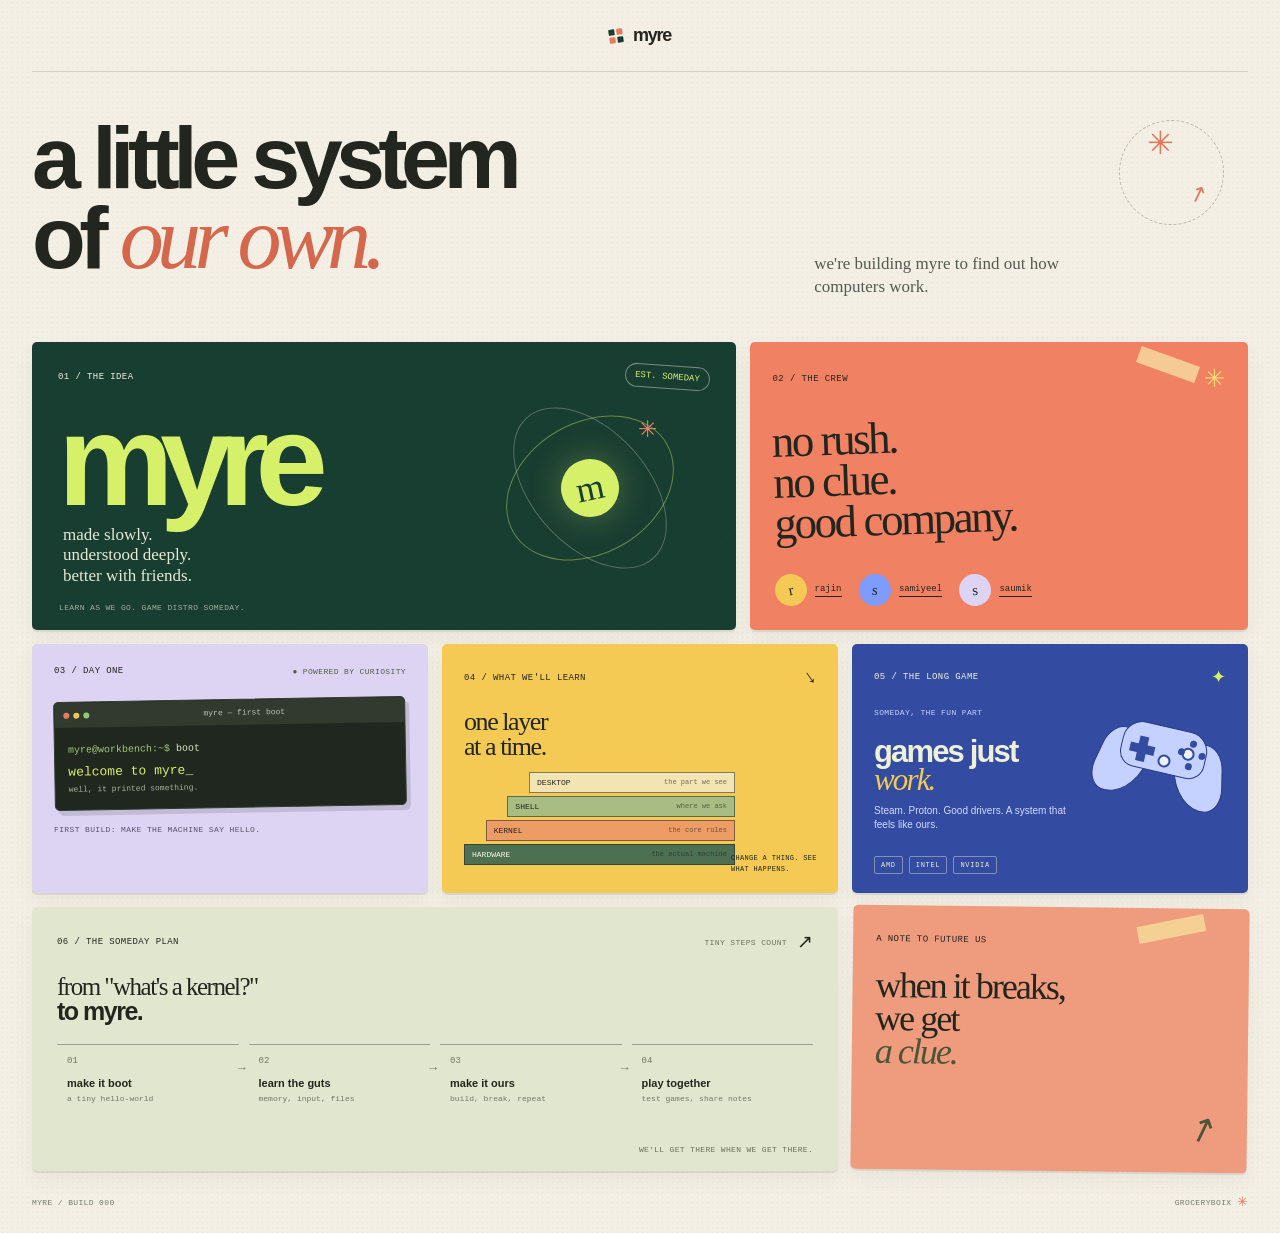
==== site/index.html @ 6f03c137 "Make the learning hub responsive in card six" ====
<!doctype html>
<html lang="en">
  <head>
    <meta charset="utf-8">
    <meta name="viewport" content="width=device-width, initial-scale=1">
    <meta name="theme-color" content="#f3efe4">
    <meta name="description" content="A playful vision board for myre, a computer project by groceryboix.">
    <title>myre by groceryboix</title>
    <link rel="stylesheet" href="styles.css">
  </head>
  <body>
    <main class="page-shell">
      <header class="topbar">
        <a class="brand" href="#top" aria-label="myre home">
          <span class="brand-mark" aria-hidden="true"><i></i><i></i><i></i><i></i></span>
          <span>myre</span>
        </a>
      </header>

      <section class="intro" id="top" aria-labelledby="page-title">
        <h1 id="page-title">a little system<br>of <em>our own.</em></h1>
        <p class="intro-copy">we're building myre to find out how computers work.</p>
        <div class="intro-doodle" aria-hidden="true"><span>✳</span><span>↗</span></div>
      </section>

      <section class="board" aria-label="myre vision board">
        <article class="card manifesto">
          <div class="manifesto-top"><span class="card-index">01 / THE IDEA</span><span class="orbit-stamp">EST. SOMEDAY</span></div>
          <div class="manifesto-main">
            <h2>myre</h2>
            <p>made slowly.<br>understood deeply.<br>better with friends.</p>
          </div>
          <div class="boot-orbit" aria-hidden="true">
            <span class="orbit orbit-one"></span><span class="orbit orbit-two"></span>
            <span class="orbit-core">m</span><span class="orbit-spark">✳</span>
          </div>
          <p class="manifesto-foot">learn as we go. game distro someday.</p>
        </article>

        <article class="card friends">
          <div class="card-topline"><span class="card-index">02 / THE CREW</span><span class="tiny-star" aria-hidden="true">✳</span></div>
          <p class="scribble">no rush.<br>no clue.<br>good company.</p>
          <nav class="crew-links" aria-label="groceryboix crew">
            <a class="crew-member" href="https://rajinkhan.com" target="_blank" rel="noopener noreferrer" aria-label="Rajin's website">
              <span class="avatar avatar-one" aria-hidden="true">R</span><span>rajin</span>
            </a>
            <a class="crew-member" href="https://samiyeelalim.com" target="_blank" rel="noopener noreferrer" aria-label="Samiyeel's website">
              <span class="avatar avatar-two" aria-hidden="true">S</span><span>samiyeel</span>
            </a>
            <a class="crew-member" href="https://saumik-kabbya.vercel.app/" target="_blank" rel="noopener noreferrer" aria-label="Saumik's website">
              <span class="avatar avatar-three" aria-hidden="true">S</span><span>saumik</span>
            </a>
          </nav>
          <span class="tape" aria-hidden="true"></span>
        </article>

        <article class="card first-boot">
          <div class="card-topline"><span class="card-index">03 / DAY ONE</span><span class="status-light">● powered by curiosity</span></div>
          <div class="terminal-window" aria-label="A tiny terminal showing the first myre boot">
            <div class="terminal-bar"><span></span><span></span><span></span><b>myre — first boot</b></div>
            <div class="terminal-content"><span class="terminal-muted">myre@workbench:~$</span> boot
              <strong>welcome to myre<span class="cursor">_</span></strong>
              <small>well, it printed something.</small>
            </div>
          </div>
          <p class="card-caption">first build: make the machine say hello.</p>
        </article>

        <article class="card layers">
          <div class="card-topline"><span class="card-index">04 / WHAT WE'LL LEARN</span><span class="layer-arrow" aria-hidden="true">↓</span></div>
          <h2>one layer<br>at a time.</h2>
          <div class="layer-stack" aria-label="Learning path from hardware to desktop">
            <span class="layer layer-desktop">desktop <i>the part we see</i></span>
            <span class="layer layer-shell">shell <i>where we ask</i></span>
            <span class="layer layer-kernel">kernel <i>the core rules</i></span>
            <span class="layer layer-hardware">hardware <i>the actual machine</i></span>
          </div>
          <p class="layers-note">change a thing. see what happens.</p>
        </article>

        <article class="card game-night">
          <div class="card-topline"><span class="card-index">05 / THE LONG GAME</span><span class="game-spark" aria-hidden="true">✦</span></div>
          <div class="controller-art" aria-hidden="true">
            <span class="controller-handle handle-left"></span><span class="controller-handle handle-right"></span>
            <span class="dpad"><i></i><b></b></span><span class="stick stick-one"></span><span class="stick stick-two"></span>
            <span class="button-cluster"><i></i><b></b><em></em><strong></strong></span>
            <span class="controller-seam"></span>
          </div>
          <p class="game-kicker">someday, the fun part</p>
          <h2>games just<br><em>work.</em></h2>
          <p class="game-copy">Steam. Proton. Good drivers. A system that feels like ours.</p>
          <div class="game-labels"><span>AMD</span><span>INTEL</span><span>NVIDIA</span></div>
        </article>

        <details class="card roadmap" id="learning-hub">
          <summary class="roadmap-summary">
            <span class="card-topline">
              <span class="card-index">06 / THE SOMEDAY PLAN</span>
              <span class="roadmap-cue"><span class="roadmap-note">tiny steps count</span><span class="roadmap-arrow" aria-hidden="true">↗</span></span>
            </span>
            <h2>from "what's a kernel?"<br>to myre.</h2>
            <ol class="steps">
              <li><span class="step-number">01</span><span class="step-title">make it boot</span><span class="step-detail">a tiny hello-world</span></li>
              <li><span class="step-number">02</span><span class="step-title">learn the guts</span><span class="step-detail">memory, input, files</span></li>
              <li><span class="step-number">03</span><span class="step-title">make it ours</span><span class="step-detail">build, break, repeat</span></li>
              <li><span class="step-number">04</span><span class="step-title">play together</span><span class="step-detail">test games, share notes</span></li>
            </ol>
            <p class="roadmap-footer">we'll get there when we get there.</p>
          </summary>

          <section class="learning-panel" aria-labelledby="learning-panel-title">
            <div class="learning-intro">
              <h3 id="learning-panel-title">learn first. test things. make things.</h3>
              <p>We'll start by understanding how computers work, then try small experiments and build something together.</p>
              <p class="learning-scroll-note">The team board is at the bottom of this card.</p>
            </div>

            <div class="learning-columns">
              <section class="learning-section" aria-labelledby="video-heading">
                <h3 id="video-heading">YouTube pile</h3>
                <p class="learning-section-note">Add a video link. Its thumbnail will show up here.</p>
                <form class="video-form" id="video-form" novalidate>
                  <div class="video-fields">
                    <div class="field-group">
                      <label for="video-url">YouTube link</label>
                      <input id="video-url" name="youtube-url" type="url" inputmode="url" autocomplete="url" placeholder="https://youtu.be/..." aria-describedby="video-url-hint video-url-error" required>
                      <small id="video-url-hint">Paste a YouTube video link.</small>
                      <small class="field-error" id="video-url-error" hidden>That link doesn't look like a YouTube video. Try a youtube.com or youtu.be link.</small>
                    </div>
                    <div class="field-group">
                      <label for="video-title">Video name <span>(optional)</span></label>
                      <input id="video-title" name="video-title" type="text" maxlength="100" autocomplete="off" placeholder="Give it a name">
                    </div>
                  </div>
                  <button class="pin-button" type="submit">pin video</button>
                </form>
                <div class="video-list" id="video-list" aria-live="polite"></div>
              </section>

              <section class="learning-section lessons-section" aria-labelledby="lessons-heading">
                <h3 id="lessons-heading">folders &amp; lessons</h3>
                <p class="learning-section-note">Markdown notes, grouped in the order we're learning.</p>
                <div class="lesson-folders" id="lesson-folders"></div>
              </section>
            </div>

            <section class="kanban" aria-labelledby="kanban-heading">
              <div class="kanban-heading">
                <div>
                  <h3 id="kanban-heading">the little team board</h3>
                  <p>Small tasks, moved along as we learn.</p>
                </div>
                <ul class="assignee-key" aria-label="Assignee colors">
                  <li><span class="assignee-dot assignee-rajin" aria-hidden="true"></span>rajin</li>
                  <li><span class="assignee-dot assignee-samiyeel" aria-hidden="true"></span>samiyeel</li>
                  <li><span class="assignee-dot assignee-saumik" aria-hidden="true"></span>saumik</li>
                </ul>
              </div>

              <form class="task-form" id="task-form">
                <div class="field-group task-title-field">
                  <label for="task-title">a small task</label>
                  <input id="task-title" name="task-title" type="text" maxlength="120" autocomplete="off" placeholder="What should we try?" required>
                </div>
                <div class="field-group task-assignee-field">
                  <label for="task-assignee">who's on it?</label>
                  <select id="task-assignee" name="task-assignee" required>
                    <option value="" selected disabled>choose a person</option>
                    <option value="rajin">rajin</option>
                    <option value="samiyeel">samiyeel</option>
                    <option value="saumik">saumik</option>
                  </select>
                </div>
                <button class="pin-button task-add-button" type="submit">add task</button>
              </form>

              <div class="kanban-columns">
                <section class="kanban-column" aria-labelledby="column-todo-title">
                  <h4 id="column-todo-title">up next <span class="task-count" id="count-todo">0</span></h4>
                  <div class="kanban-task-list" id="kanban-todo" data-kanban-column="todo"></div>
                </section>
                <section class="kanban-column" aria-labelledby="column-doing-title">
                  <h4 id="column-doing-title">in progress <span class="task-count" id="count-doing">0</span></h4>
                  <div class="kanban-task-list" id="kanban-doing" data-kanban-column="doing"></div>
                </section>
                <section class="kanban-column" aria-labelledby="column-done-title">
                  <h4 id="column-done-title">done for now <span class="task-count" id="count-done">0</span></h4>
                  <div class="kanban-task-list" id="kanban-done" data-kanban-column="done"></div>
                </section>
              </div>
            </section>

            <p class="learning-status" id="learning-status" role="status" aria-live="polite">Videos, checklists, and tasks save in this browser only. They won't sync between devices yet.</p>
          </section>
        </details>

        <article class="card sticky-note">
          <span class="card-index">A NOTE TO FUTURE US</span>
          <p>when it breaks,<br>we get<br><em>a clue.</em></p>
          <span class="note-mark" aria-hidden="true">↗</span>
          <span class="tape tape-note" aria-hidden="true"></span>
        </article>
      </section>

      <footer class="footer">
        <span>myre / build 000</span>
        <span>groceryboix <span class="footer-star">✳</span></span>
      </footer>
    </main>
    <script src="app.js" defer></script>
  </body>
</html>
---- site/styles.css ----
:root {
  color-scheme: light;
  --paper: #f3efe4;
  --ink: #22261f;
  --muted: #686b5e;
  --green: #183d31;
  --lime: #d7f06a;
  --coral: #f08163;
  --blue: #7e9cff;
  --lavender: #ddd4f4;
  --yellow: #f4ca54;
  --line: rgb(34 38 31 / 14%);
  --mono: "SF Mono", "Cascadia Code", "Liberation Mono", monospace;
  --sans: "Avenir Next", "Segoe UI", sans-serif;
  --serif: "Iowan Old Style", "Palatino Linotype", "Book Antiqua", Georgia, serif;
}

* { box-sizing: border-box; }

html { scroll-behavior: smooth; }

body {
  margin: 0;
  color: var(--ink);
  background-color: var(--paper);
  background-image: radial-gradient(rgb(35 39 30 / 6%) 0.55px, transparent 0.55px);
  background-size: 5px 5px;
  font-family: var(--sans);
  -webkit-font-smoothing: antialiased;
}

a { color: inherit; }

.page-shell {
  width: min(1240px, calc(100% - 64px));
  margin-inline: auto;
}

.topbar {
  position: relative;
  min-height: 72px;
  display: flex;
  align-items: center;
  justify-content: center;
  border-bottom: 1px solid var(--line);
  font-family: var(--mono);
  font-size: 10px;
  letter-spacing: .04em;
  text-transform: uppercase;
}

.brand { display: inline-flex; align-items: center; text-decoration: none; }
.brand { gap: 10px; font-family: var(--sans); font-size: 18px; font-weight: 700; letter-spacing: -.07em; text-transform: lowercase; }
.brand-mark { display: grid; grid-template-columns: repeat(2, 6px); gap: 2px; transform: rotate(-8deg); }
.brand-mark i { width: 6px; height: 6px; background: var(--green); border-radius: 1px; }
.brand-mark i:nth-child(2), .brand-mark i:nth-child(3) { background: #e8795d; }
.intro {
  position: relative;
  min-height: 270px;
  padding: 46px 0 32px;
}

.card-index, .status-light, .game-kicker, .roadmap-note, .footer, .card-caption, .layers-note, .game-labels, .manifesto-foot {
  font-family: var(--mono);
  text-transform: uppercase;
  letter-spacing: .045em;
}

h1, h2, p { margin-top: 0; }
.intro h1 { margin: 0; font-size: clamp(48px, 7.2vw, 88px); line-height: .91; font-weight: 600; letter-spacing: -.075em; }
.intro h1 em, .game-night h2 em { color: #d5684c; font-family: var(--serif); font-weight: 500; }
.intro-copy { width: min(300px, 32%); position: absolute; right: 11%; bottom: 43px; margin: 0; color: #55594f; font-family: var(--serif); font-size: 17px; line-height: 1.35; }
.intro-doodle { position: absolute; right: 2%; top: 48px; width: 105px; height: 105px; border: 1px dashed rgb(34 38 31 / 28%); border-radius: 50%; color: #e0785c; }
.intro-doodle span:first-child { position: absolute; top: 3px; left: 27px; font-size: 32px; }
.intro-doodle span:last-child { position: absolute; right: 16px; bottom: 16px; font: 22px var(--mono); transform: rotate(-20deg); }

.board { display: grid; grid-template-columns: repeat(12, minmax(0, 1fr)); gap: 14px; align-items: stretch; }
.card { min-width: 0; position: relative; overflow: hidden; border-radius: 5px; padding: 22px; box-shadow: 0 2px 0 rgb(34 38 31 / 9%), 0 8px 20px rgb(34 38 31 / 5%); transition: transform 180ms cubic-bezier(.2, 0, 0, 1), box-shadow 180ms cubic-bezier(.2, 0, 0, 1); }
.card-index { font-size: 9px; font-weight: 500; }
.card-topline { display: flex; align-items: center; justify-content: space-between; gap: 12px; }

@media (hover: hover) {
  .card:hover { transform: translateY(-3px) rotate(-.2deg); box-shadow: 0 4px 0 rgb(34 38 31 / 9%), 0 14px 27px rgb(34 38 31 / 9%); }
  .sticky-note:hover { transform: translateY(-3px) rotate(-.5deg); }
}

.manifesto { grid-column: span 7; min-height: 288px; padding: 23px 26px 19px; color: #f3efe4; background: var(--green); }
.manifesto::after { position: absolute; inset: 0; content: ""; pointer-events: none; opacity: .18; background: repeating-linear-gradient(135deg, transparent 0 17px, rgb(243 239 228 / 8%) 17px 18px); mask-image: linear-gradient(120deg, transparent 10%, black 100%); }
.manifesto-top { position: relative; z-index: 1; display: flex; justify-content: space-between; align-items: center; }
.orbit-stamp { padding: 6px 9px; border: 1px solid rgb(243 239 228 / 44%); border-radius: 100px; color: var(--lime); font: 9px var(--mono); transform: rotate(4deg); }
.manifesto-main { position: relative; z-index: 1; margin-top: 23px; }
.manifesto-main h2 { margin: 0; color: var(--lime); font-size: clamp(82px, 11vw, 130px); font-weight: 700; letter-spacing: -.105em; line-height: .75; }
.manifesto-main p { margin: 15px 0 0 5px; color: #e6e9d7; font: 17px/1.23 var(--serif); }
.manifesto-foot { position: absolute; z-index: 1; left: 27px; bottom: 18px; margin: 0; color: rgb(243 239 228 / 64%); font-size: 8px; }
.boot-orbit { position: absolute; z-index: 1; right: 8%; top: 71px; width: 178px; height: 150px; }
.orbit { position: absolute; display: block; inset: 9px 0; border: 1px solid rgb(215 240 106 / 42%); border-radius: 50%; transform: rotate(-30deg); }
.orbit-two { inset: 17px -6px; border-color: rgb(243 239 228 / 29%); transform: rotate(48deg); }
.orbit-core { position: absolute; top: 50%; left: 50%; width: 58px; height: 58px; display: grid; place-items: center; border-radius: 50%; color: var(--green); background: var(--lime); font: 36px var(--serif); transform: translate(-50%, -50%) rotate(-12deg); box-shadow: 0 0 35px rgb(215 240 106 / 30%); }
.orbit-spark { position: absolute; top: 3px; right: 22px; color: var(--coral); font-size: 23px; }

.friends { grid-column: span 5; min-height: 288px; background: var(--coral); padding: 22px 23px; }
.friends .tiny-star { color: #f7da77; font-size: 25px; }
.scribble { margin: 21px 0 15px; font: 500 clamp(28px, 4vw, 45px)/.91 var(--serif); letter-spacing: -.055em; transform: rotate(-2deg); }
.crew-links { display: flex; align-items: center; gap: clamp(8px, 1.2vw, 16px); position: absolute; left: 23px; right: 20px; bottom: 20px; }
.crew-member { min-width: 0; min-height: 40px; display: inline-flex; align-items: center; gap: 6px; color: var(--ink); font: 9px var(--mono); text-decoration: none; text-transform: lowercase; }
.crew-member span:last-child { border-bottom: 1px solid currentColor; padding-bottom: 2px; }
.crew-member:focus-visible { border-radius: 2px; outline: 2px solid var(--green); outline-offset: 3px; }
.avatar { flex: 0 0 36px; display: grid; place-items: center; width: 36px; height: 36px; border: 2px solid var(--coral); border-radius: 50%; color: var(--ink); font: 15px var(--serif); }
.avatar-one { background: var(--yellow); transform: rotate(-11deg); }
.avatar-two { background: var(--blue); transform: rotate(7deg); }
.avatar-three { background: var(--lavender); transform: rotate(-4deg); }
.tape { position: absolute; top: 14px; right: 49px; width: 62px; height: 17px; background: rgb(249 230 169 / 72%); transform: rotate(20deg); }

.first-boot { grid-column: span 4; min-height: 249px; background: var(--lavender); }
.status-light { color: #505d45; font-size: 8px; }
.terminal-window { margin-top: 23px; overflow: hidden; border: 1px solid #343c31; border-radius: 5px; color: #d8e9bf; background: #20271f; box-shadow: 4px 5px 0 rgb(31 37 28 / 14%); transform: rotate(-1deg); }
.terminal-bar { min-height: 25px; display: flex; align-items: center; gap: 4px; padding: 0 9px; background: #323a30; }
.terminal-bar span { width: 6px; height: 6px; border-radius: 50%; background: #e57d64; }
.terminal-bar span:nth-child(2) { background: #e7c85c; }
.terminal-bar span:nth-child(3) { background: #94c776; }
.terminal-bar b { margin-inline: auto; color: #bbc1b4; font: 8px var(--mono); }
.terminal-content { padding: 15px 13px 13px; font: 10px/1.6 var(--mono); }
.terminal-muted { color: #a2c77b; }
.terminal-content strong, .terminal-content small { display: block; }
.terminal-content strong { margin-top: 4px; color: var(--lime); font-size: 13px; font-weight: 500; }
.terminal-content small { color: #aab3a1; font-size: 8px; }
.cursor { animation: blink 1.1s steps(2, start) infinite; }
.card-caption { margin: 17px 0 0; color: #565268; font-size: 8px; }

.layers { grid-column: span 4; min-height: 249px; background: var(--yellow); }
.layers h2 { margin: 20px 0 12px; font: 500 26px/.98 var(--serif); letter-spacing: -.055em; }
.layer-arrow { font: 20px var(--mono); transform: rotate(-35deg); }
.layer-stack { display: grid; gap: 3px; width: 77%; }
.layer { display: flex; align-items: center; justify-content: space-between; min-height: 21px; padding: 4px 7px; border: 1px solid rgb(34 38 31 / 55%); font: 8px var(--mono); text-transform: uppercase; }
.layer i { color: rgb(34 38 31 / 62%); font-size: 7px; font-style: normal; text-transform: none; }
.layer-desktop { width: 76%; margin-left: 24%; background: #f3e4b3; }
.layer-shell { width: 84%; margin-left: 16%; background: #a8bd84; }
.layer-kernel { width: 92%; margin-left: 8%; background: #ed9c66; }
.layer-hardware { background: #4d6f52; color: #fff7da; }
.layers-note { position: absolute; right: 20px; bottom: 19px; width: 87px; margin: 0; font-size: 7px; line-height: 1.5; }
.roadmap-summary { display: block; list-style: none; cursor: pointer; }
.roadmap-summary::-webkit-details-marker { display: none; }
.roadmap-summary::marker { content: ""; }
.roadmap-summary:focus-visible { outline: 2px solid var(--green); outline-offset: 5px; border-radius: 2px; }
.roadmap-cue { display: inline-flex; align-items: center; gap: 10px; }
.roadmap-arrow { display: inline-block; font: 19px var(--mono); transition: transform 180ms ease; }
.roadmap[open] { grid-column: 1 / -1; display: flex; flex-direction: column; height: min(82vh, 900px); height: min(82dvh, 900px); min-height: 480px; overflow: hidden; }
.roadmap[open]:hover { transform: none; }
.roadmap[open] .roadmap-arrow { transform: rotate(90deg); }
.roadmap[open] .learning-panel { flex: 1 1 auto; min-height: 0; overflow-x: hidden; overflow-y: auto; overscroll-behavior: contain; scrollbar-gutter: stable; }
.roadmap[open] .roadmap-footer { position: static; margin-top: 12px; }
.learning-panel { display: none; padding-top: 17px; }
.roadmap[open] .learning-panel { display: block; }
.learning-intro { max-width: 560px; }
.learning-intro h3 { margin: 0 0 6px; font: 500 23px/1 var(--serif); letter-spacing: -.045em; }
.learning-intro p, .learning-section-note { color: rgb(34 38 31 / 72%); font-size: 11px; line-height: 1.5; }
.learning-intro p { margin: 0; max-width: 54ch; }
.learning-columns { display: grid; grid-template-columns: minmax(0, 1fr) minmax(0, 1.12fr); gap: 20px; margin-top: 18px; }
.learning-section { min-width: 0; }
.learning-section h3 { margin: 0; font: 600 13px var(--sans); letter-spacing: -.02em; }
.learning-section-note { margin: 4px 0 12px; font-size: 10px; }
.video-fields { display: grid; gap: 9px; }
.field-group { display: grid; gap: 4px; min-width: 0; }
.field-group label { font: 9px var(--mono); text-transform: uppercase; letter-spacing: .04em; }
.field-group label span { color: rgb(34 38 31 / 65%); text-transform: lowercase; }
.field-group input, .field-group select { width: 100%; min-height: 40px; padding: 9px 10px; border: 1px solid rgb(34 38 31 / 40%); border-radius: 3px; color: var(--ink); background: rgb(255 250 233 / 82%); font: 11px var(--sans); }
.field-group input::placeholder { color: #666557; opacity: 1; }
.field-group input:focus-visible, .field-group select:focus-visible, .pin-button:focus-visible, .video-remove:focus-visible, .lesson-link:focus-visible, .progress-person input:focus-visible, .task-control:focus-visible, .task-remove:focus-visible { outline: 2px solid var(--green); outline-offset: 2px; }
.field-group small { color: #55594f; font: 9px/1.4 var(--sans); }
.field-group .field-error { color: #743723; }
.field-group input[aria-invalid="true"] { border-color: #743723; }
.pin-button { min-height: 42px; margin-top: 9px; padding: 0 14px; border: 1px solid var(--green); border-radius: 3px; color: var(--paper); background: var(--green); font: 9px var(--mono); letter-spacing: .04em; text-transform: uppercase; cursor: pointer; }
.pin-button:active, .video-remove:active { transform: translateY(1px); }
.video-list { display: grid; grid-template-columns: repeat(auto-fit, minmax(min(100%, 225px), 1fr)); gap: 10px; margin-top: 12px; }
.empty-videos { margin: 0; padding: 13px; border: 1px dashed rgb(34 38 31 / 40%); color: #535547; font: 10px/1.5 var(--sans); }
.video-item, .lesson-item { min-width: 0; padding: 9px; border: 1px solid rgb(34 38 31 / 26%); border-radius: 3px; background: rgb(255 247 214 / 55%); }
.video-thumb { position: relative; display: block; overflow: hidden; aspect-ratio: 16 / 9; border: 1px solid rgb(34 38 31 / 30%); background: #e5d7a7; }
.video-thumb:focus-visible { outline: 2px solid var(--green); outline-offset: 2px; }
.video-thumb::after { position: absolute; inset: 0; display: grid; place-items: center; content: "▶"; color: white; font-size: 23px; text-shadow: 0 1px 4px rgb(0 0 0 / 75%); pointer-events: none; }
.video-thumb img { display: block; width: 100%; height: 100%; object-fit: cover; }
.video-item-heading { display: flex; align-items: flex-start; justify-content: space-between; gap: 8px; margin-top: 8px; }
.video-item-heading h4, .lesson-item h5 { margin: 0; font: 600 11px/1.3 var(--sans); overflow-wrap: anywhere; }
.video-remove { flex: 0 0 auto; min-width: 42px; min-height: 30px; padding: 3px; border: 0; color: #535547; background: transparent; font: 8px var(--mono); text-decoration: underline; cursor: pointer; }
.progress-checks { min-width: 0; margin: 8px 0 0; padding: 7px 0 0; border: 0; border-top: 1px solid rgb(34 38 31 / 20%); }
.progress-checks legend { padding: 0 5px 0 0; color: #57594e; font: 8px var(--mono); text-transform: uppercase; letter-spacing: .04em; }
.progress-people { display: grid; grid-template-columns: repeat(3, minmax(0, 1fr)); gap: 3px; }
.progress-person { display: flex; min-width: 0; min-height: 44px; align-items: center; gap: 4px; padding: 3px; border-radius: 2px; font: 8px var(--mono); text-transform: lowercase; cursor: pointer; }
.progress-person input { flex: 0 0 16px; width: 16px; height: 16px; margin: 0; accent-color: var(--green); }
.progress-person span { min-width: 0; overflow-wrap: anywhere; }
.lesson-folders { display: grid; gap: 12px; }
.lesson-folder { min-width: 0; }
.lesson-folder-heading { display: flex; align-items: baseline; flex-wrap: wrap; justify-content: space-between; gap: 4px 10px; margin-bottom: 7px; }
.lesson-folder-heading h4 { margin: 0; font: 600 11px var(--sans); }
.lesson-folder-heading code { color: #595a4d; font: 8px var(--mono); overflow-wrap: anywhere; }
.lesson-list { display: grid; gap: 7px; }
.lesson-item h5 { font-size: 10px; }
.lesson-item p { margin: 4px 0 0; color: rgb(34 38 31 / 76%); font-size: 9px; line-height: 1.4; }
.lesson-link { display: inline-flex; min-height: 36px; align-items: center; margin-top: 4px; color: #253e2d; font: 8px var(--mono); text-transform: uppercase; text-underline-offset: 2px; }
.learning-status { margin: 15px 0 0; padding-top: 10px; border-top: 1px solid rgb(34 38 31 / 22%); color: #55594f; font: 8px/1.5 var(--mono); }
.kanban { margin-top: 24px; padding-top: 16px; border-top: 1px solid rgb(34 38 31 / 28%); }
.kanban-heading { display: flex; flex-wrap: wrap; align-items: flex-start; justify-content: space-between; gap: 10px 20px; }
.kanban-heading h3 { margin: 0; font: 500 21px/1.05 var(--serif); letter-spacing: -.035em; }
.kanban-heading p { margin: 5px 0 0; color: #55594f; font-size: 10px; line-height: 1.4; }
.assignee-key { display: flex; flex-wrap: wrap; gap: 6px 13px; margin: 1px 0 0; padding: 0; list-style: none; }
.assignee-key li { display: inline-flex; min-height: 24px; align-items: center; gap: 5px; font: 8px var(--mono); text-transform: lowercase; }
.assignee-dot { width: 9px; height: 9px; border: 1px solid rgb(34 38 31 / 35%); border-radius: 50%; }
.assignee-rajin { --assignee-color: #ef9b7e; }
.assignee-samiyeel { --assignee-color: #91a8f2; }
.assignee-saumik { --assignee-color: #c6b8e6; }
.assignee-dot.assignee-rajin, .assignee-dot.assignee-samiyeel, .assignee-dot.assignee-saumik { background: var(--assignee-color); }
.task-form { display: grid; grid-template-columns: minmax(0, 1fr) minmax(155px, .42fr) auto; align-items: end; gap: 9px; margin-top: 13px; padding: 12px; border: 1px dashed rgb(34 38 31 / 32%); border-radius: 3px; background: rgb(255 250 233 / 48%); }
.task-form .pin-button { min-width: 88px; margin: 0; }
.kanban-columns { display: grid; grid-template-columns: repeat(3, minmax(0, 1fr)); gap: 10px; margin-top: 14px; }
.kanban-column { min-width: 0; padding: 10px; border: 1px solid rgb(34 38 31 / 20%); border-radius: 3px; background: rgb(255 250 233 / 48%); }
.kanban-column h4 { display: flex; align-items: center; justify-content: space-between; gap: 8px; margin: 0 0 9px; padding-bottom: 8px; border-bottom: 1px solid rgb(34 38 31 / 20%); font: 9px var(--mono); text-transform: uppercase; letter-spacing: .035em; }
.task-count { display: grid; min-width: 22px; min-height: 22px; place-items: center; border-radius: 50%; color: #4d5949; background: #e1e7ce; font-size: 8px; }
.kanban-task-list { display: grid; align-content: start; gap: 7px; min-height: 64px; }
.empty-column { align-self: center; margin: auto 0; padding: 14px 4px; color: #6a6b60; font: 9px/1.4 var(--mono); text-align: center; }
.kanban-task { min-width: 0; padding: 9px; border: 1px solid rgb(34 38 31 / 22%); border-inline-start: 4px solid var(--assignee-color, #77796d); border-radius: 3px; background: #fffdf5; }
.kanban-task.assignee-rajin { background: #fff0e9; }
.kanban-task.assignee-samiyeel { background: #edf1ff; }
.kanban-task.assignee-saumik { background: #f3effb; }
.kanban-task-title { margin: 0; font-size: 10px; line-height: 1.4; overflow-wrap: anywhere; }
.kanban-task-controls { display: grid; grid-template-columns: minmax(0, 1fr) minmax(0, 1.1fr) 42px; gap: 5px; margin-top: 8px; }
.task-control { width: 100%; min-width: 0; min-height: 38px; padding: 5px 6px; border: 1px solid rgb(34 38 31 / 27%); border-radius: 2px; color: var(--ink); background: rgb(255 250 233 / 85%); font: 8px var(--mono); }
.task-assignee { border-inline-start: 3px solid var(--assignee-color, #77796d); }
.task-assignee[data-assignee="rajin"] { --assignee-color: #ef9b7e; }
.task-assignee[data-assignee="samiyeel"] { --assignee-color: #91a8f2; }
.task-assignee[data-assignee="saumik"] { --assignee-color: #c6b8e6; }
.task-remove { min-width: 42px; min-height: 38px; padding: 4px; border: 1px solid rgb(34 38 31 / 27%); border-radius: 2px; color: #59463d; background: rgb(255 250 233 / 85%); font: 8px var(--mono); text-decoration: underline; cursor: pointer; }
.visually-hidden { position: absolute; width: 1px; height: 1px; overflow: hidden; clip: rect(0, 0, 0, 0); clip-path: inset(50%); white-space: nowrap; }

.game-night { grid-column: span 4; min-height: 249px; color: #eef0d9; background: #334ba0; }
.game-spark { color: var(--lime); font-size: 18px; }
.game-night h2 { position: relative; z-index: 1; margin: 21px 0 5px; font-size: 31px; line-height: .91; letter-spacing: -.06em; }
.game-night h2 em { color: var(--yellow); }
.game-kicker { margin: 20px 0 0; color: #c7d1ff; font-size: 8px; }
.game-copy { position: relative; z-index: 1; width: 56%; margin: 10px 0 0; color: #d3dbff; font-size: 10px; line-height: 1.4; }
.game-labels { position: absolute; z-index: 1; left: 22px; bottom: 19px; display: flex; gap: 6px; }
.game-labels span { padding: 4px 6px; border: 1px solid rgb(238 240 217 / 42%); border-radius: 2px; font-size: 7px; }
.controller-art { position: absolute; top: 66px; right: 15px; width: 142px; height: 97px; transform: rotate(13deg); }
.controller-handle { position: absolute; bottom: 3px; width: 49px; height: 68px; border: 1px solid #273b87; background: #c5d1ff; }
.handle-left { left: 7px; border-radius: 40% 15% 70% 38%; transform: rotate(12deg); }
.handle-right { right: 7px; border-radius: 15% 40% 38% 70%; transform: rotate(-12deg); }
.controller-seam { position: absolute; top: 16px; left: 28px; width: 86px; height: 47px; border: 1px solid #273b87; border-radius: 20px 20px 16px 16px; background: #c5d1ff; }
.dpad { position: absolute; z-index: 1; left: 37px; top: 31px; width: 25px; height: 25px; }
.dpad::before, .dpad::after { content: ""; position: absolute; background: #334ba0; }
.dpad::before { top: 8px; left: 0; width: 25px; height: 9px; }
.dpad::after { top: 0; left: 8px; width: 9px; height: 25px; }
.stick { position: absolute; z-index: 1; width: 13px; height: 13px; border: 2px solid #334ba0; border-radius: 50%; background: #edf0ff; }
.stick-one { left: 67px; top: 44px; }
.stick-two { left: 89px; top: 32px; }
.button-cluster { position: absolute; z-index: 1; top: 24px; right: 29px; width: 28px; height: 30px; }
.button-cluster i, .button-cluster b, .button-cluster em, .button-cluster strong { position: absolute; width: 7px; height: 7px; border-radius: 50%; background: #334ba0; }
.button-cluster i { top: 0; left: 10px; }.button-cluster b { right: 0; top: 10px; }.button-cluster em { bottom: 0; left: 10px; }.button-cluster strong { left: 0; top: 10px; }

.roadmap { grid-column: span 8; min-height: 264px; padding: 23px 25px; background: #e1e7ce; }
.roadmap h2 { margin: 20px 0 20px; font-size: 25px; line-height: 1; letter-spacing: -.06em; }
.roadmap h2::first-line { font-family: var(--serif); font-weight: 500; }
.roadmap-note { color: #69735b; font-size: 8px; }
.steps { display: grid; grid-template-columns: repeat(4, 1fr); gap: 10px; margin: 0; padding: 0; list-style: none; }
.steps li { position: relative; min-height: 89px; display: flex; flex-direction: column; align-items: flex-start; padding: 11px 10px 8px; border-top: 1px solid rgb(34 38 31 / 37%); }
.steps li:not(:last-child)::after { position: absolute; top: 16px; right: -7px; content: "→"; color: #77815f; font: 13px var(--mono); }
.step-number { margin-bottom: 11px; color: #6f795b; font: 9px var(--mono); }
.step-title { font: 600 11px var(--sans); }
.step-detail { margin-top: 5px; color: #737767; font: 8px var(--mono); }
.roadmap-footer { position: absolute; right: 25px; bottom: 17px; margin: 0; color: #667157; font: 8px var(--mono); text-transform: uppercase; letter-spacing: .04em; }

.sticky-note { grid-column: span 4; min-height: 264px; padding: 22px 23px; background: #ef9b7e; transform: rotate(.7deg); }
.sticky-note p { margin: 24px 0 0; font: 500 36px/.91 var(--serif); letter-spacing: -.055em; }
.sticky-note p em { color: #4b5538; }
.note-mark { position: absolute; right: 30px; bottom: 22px; color: #4b5538; font: 34px var(--mono); transform: rotate(-20deg); }
.tape-note { top: 12px; right: 44px; width: 68px; background: rgb(247 226 156 / 75%); transform: rotate(-12deg); }

.footer { min-height: 62px; display: flex; justify-content: space-between; align-items: center; gap: 20px; color: #77796d; font-size: 8px; }
.footer-star { color: #e0785c; font-size: 13px; vertical-align: -1px; }

@keyframes blink { to { visibility: hidden; } }

@media (max-width: 760px) {
  .page-shell { width: min(100% - 32px, 560px); }
  .topbar { min-height: 60px; }
  .intro { min-height: 250px; padding-top: 38px; }
  .intro h1 { font-size: clamp(54px, 15vw, 78px); }
  .intro-copy { position: static; width: min(250px, 72%); margin: 19px 0 0 5px; font-size: 15px; }
  .intro-doodle { top: 89px; right: 2%; width: 78px; height: 78px; }
  .intro-doodle span:first-child { left: 21px; font-size: 25px; }
  .intro-doodle span:last-child { right: 10px; bottom: 9px; font-size: 17px; }
  .board { grid-template-columns: repeat(2, minmax(0, 1fr)); gap: 10px; }
  .card { padding: 17px; }
  .manifesto, .friends { grid-column: span 2; min-height: 268px; }
  .manifesto { padding: 20px; }
  .manifesto-main h2 { font-size: clamp(84px, 23vw, 118px); }
  .boot-orbit { right: 8%; top: 73px; width: 128px; height: 125px; opacity: .86; }
  .manifesto-foot { left: 20px; font-size: 7px; }
  .friends { min-height: 236px; }
  .scribble { font-size: clamp(32px, 9vw, 44px); }
  .first-boot, .layers, .game-night { grid-column: span 2; min-height: 240px; }
  .first-boot { min-height: 224px; }
  .terminal-content { padding-block: 12px; }
  .layers { min-height: 254px; }
  .learning-columns { grid-template-columns: 1fr; gap: 20px; }
  .video-fields { grid-template-columns: minmax(0, 1fr) minmax(0, .72fr); }
  .layer-stack { width: 77%; }
  .game-night { min-height: 264px; }
  .controller-art { right: 8%; top: 72px; transform: rotate(11deg) scale(1.05); transform-origin: top right; }
  .game-night h2 { font-size: 35px; }
  .game-copy { width: 52%; }
  .roadmap, .sticky-note { grid-column: span 2; }
  .roadmap { min-height: 340px; padding: 19px; }
  .roadmap[open] { grid-column: 1 / -1; height: min(80vh, 860px); height: min(80dvh, 860px); min-height: 440px; padding: 16px; }
  .roadmap[open] .learning-panel { padding-top: 15px; }
  .roadmap h2 { margin-top: 22px; }
  .steps { grid-template-columns: repeat(2, minmax(0, 1fr)); gap: 6px 10px; }
  .steps li { min-height: 80px; }
  .steps li:nth-child(2)::after { content: ""; }
  .roadmap-footer { right: 19px; bottom: 15px; }
  .kanban-columns { grid-template-columns: 1fr; }
  .kanban-column { padding: 9px; }
  .task-control, .task-remove { min-height: 44px; }
  .task-form { grid-template-columns: minmax(0, 1fr) minmax(0, .7fr); }
  .task-form .task-title-field { grid-column: 1 / -1; }
  .task-form .pin-button { min-height: 44px; }
  .sticky-note { min-height: 220px; }
  .footer { flex-wrap: wrap; justify-content: space-between; padding-block: 14px; }
  .footer span:nth-child(2) { order: 3; flex-basis: 100%; }
}

@media (max-width: 390px) {
  .page-shell { width: calc(100% - 24px); }
  .card { padding: 14px; }
  .layers-note { right: 14px; bottom: 13px; }
  .video-fields { grid-template-columns: 1fr; }
  .video-list { grid-template-columns: 1fr; }
  .manifesto { padding: 17px; }
  .manifesto-main h2 { font-size: 78px; }
  .boot-orbit { right: 2%; width: 109px; }
  .manifesto-main p { font-size: 15px; }
  .manifesto-foot { left: 17px; max-width: 60%; line-height: 1.45; }
  .roadmap { padding: 17px 14px; }
  .roadmap[open] { padding: 14px 12px; }
  .roadmap-cue { gap: 6px; }
  .roadmap-note { font-size: 7px; }
  .steps { column-gap: 5px; }
  .steps li { padding-inline: 6px; }
  .step-detail { font-size: 7px; }
  .progress-people { grid-template-columns: 1fr; }
  .progress-person { min-height: 44px; }
  .kanban-task-controls { grid-template-columns: minmax(0, 1fr) minmax(0, 1fr) 44px; }
}

@media (prefers-reduced-motion: reduce) {
  *, *::before, *::after { scroll-behavior: auto !important; animation-duration: .01ms !important; animation-iteration-count: 1 !important; transition-duration: .01ms !important; }
}
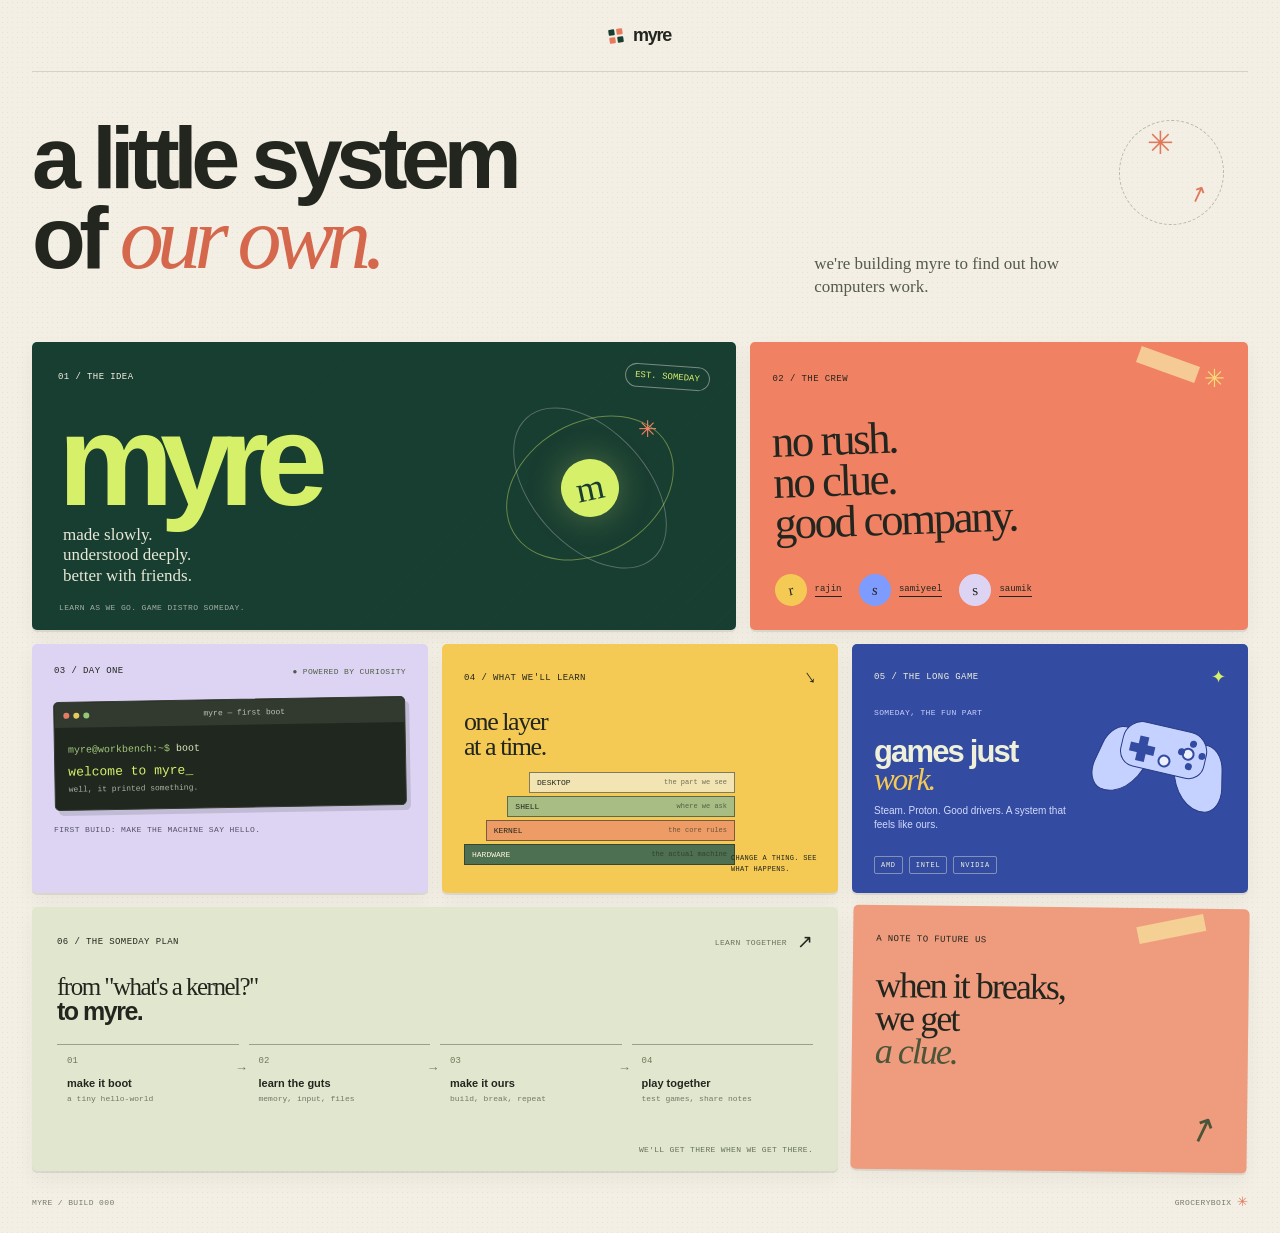
==== commit 21453fa5: "Move card six learning hub to its own page" ====
--- a/site/index.html
+++ b/site/index.html
@@ -92,107 +92,20 @@
           <div class="game-labels"><span>AMD</span><span>INTEL</span><span>NVIDIA</span></div>
         </article>
 
-        <details class="card roadmap" id="learning-hub">
-          <summary class="roadmap-summary">
-            <span class="card-topline">
-              <span class="card-index">06 / THE SOMEDAY PLAN</span>
-              <span class="roadmap-cue"><span class="roadmap-note">tiny steps count</span><span class="roadmap-arrow" aria-hidden="true">↗</span></span>
-            </span>
-            <h2>from "what's a kernel?"<br>to myre.</h2>
-            <ol class="steps">
-              <li><span class="step-number">01</span><span class="step-title">make it boot</span><span class="step-detail">a tiny hello-world</span></li>
-              <li><span class="step-number">02</span><span class="step-title">learn the guts</span><span class="step-detail">memory, input, files</span></li>
-              <li><span class="step-number">03</span><span class="step-title">make it ours</span><span class="step-detail">build, break, repeat</span></li>
-              <li><span class="step-number">04</span><span class="step-title">play together</span><span class="step-detail">test games, share notes</span></li>
-            </ol>
-            <p class="roadmap-footer">we'll get there when we get there.</p>
-          </summary>
-
-          <section class="learning-panel" aria-labelledby="learning-panel-title">
-            <div class="learning-intro">
-              <h3 id="learning-panel-title">learn first. test things. make things.</h3>
-              <p>We'll start by understanding how computers work, then try small experiments and build something together.</p>
-              <p class="learning-scroll-note">The team board is at the bottom of this card.</p>
-            </div>
-
-            <div class="learning-columns">
-              <section class="learning-section" aria-labelledby="video-heading">
-                <h3 id="video-heading">YouTube pile</h3>
-                <p class="learning-section-note">Add a video link. Its thumbnail will show up here.</p>
-                <form class="video-form" id="video-form" novalidate>
-                  <div class="video-fields">
-                    <div class="field-group">
-                      <label for="video-url">YouTube link</label>
-                      <input id="video-url" name="youtube-url" type="url" inputmode="url" autocomplete="url" placeholder="https://youtu.be/..." aria-describedby="video-url-hint video-url-error" required>
-                      <small id="video-url-hint">Paste a YouTube video link.</small>
-                      <small class="field-error" id="video-url-error" hidden>That link doesn't look like a YouTube video. Try a youtube.com or youtu.be link.</small>
-                    </div>
-                    <div class="field-group">
-                      <label for="video-title">Video name <span>(optional)</span></label>
-                      <input id="video-title" name="video-title" type="text" maxlength="100" autocomplete="off" placeholder="Give it a name">
-                    </div>
-                  </div>
-                  <button class="pin-button" type="submit">pin video</button>
-                </form>
-                <div class="video-list" id="video-list" aria-live="polite"></div>
-              </section>
-
-              <section class="learning-section lessons-section" aria-labelledby="lessons-heading">
-                <h3 id="lessons-heading">folders &amp; lessons</h3>
-                <p class="learning-section-note">Markdown notes, grouped in the order we're learning.</p>
-                <div class="lesson-folders" id="lesson-folders"></div>
-              </section>
-            </div>
-
-            <section class="kanban" aria-labelledby="kanban-heading">
-              <div class="kanban-heading">
-                <div>
-                  <h3 id="kanban-heading">the little team board</h3>
-                  <p>Small tasks, moved along as we learn.</p>
-                </div>
-                <ul class="assignee-key" aria-label="Assignee colors">
-                  <li><span class="assignee-dot assignee-rajin" aria-hidden="true"></span>rajin</li>
-                  <li><span class="assignee-dot assignee-samiyeel" aria-hidden="true"></span>samiyeel</li>
-                  <li><span class="assignee-dot assignee-saumik" aria-hidden="true"></span>saumik</li>
-                </ul>
-              </div>
-
-              <form class="task-form" id="task-form">
-                <div class="field-group task-title-field">
-                  <label for="task-title">a small task</label>
-                  <input id="task-title" name="task-title" type="text" maxlength="120" autocomplete="off" placeholder="What should we try?" required>
-                </div>
-                <div class="field-group task-assignee-field">
-                  <label for="task-assignee">who's on it?</label>
-                  <select id="task-assignee" name="task-assignee" required>
-                    <option value="" selected disabled>choose a person</option>
-                    <option value="rajin">rajin</option>
-                    <option value="samiyeel">samiyeel</option>
-                    <option value="saumik">saumik</option>
-                  </select>
-                </div>
-                <button class="pin-button task-add-button" type="submit">add task</button>
-              </form>
-
-              <div class="kanban-columns">
-                <section class="kanban-column" aria-labelledby="column-todo-title">
-                  <h4 id="column-todo-title">up next <span class="task-count" id="count-todo">0</span></h4>
-                  <div class="kanban-task-list" id="kanban-todo" data-kanban-column="todo"></div>
-                </section>
-                <section class="kanban-column" aria-labelledby="column-doing-title">
-                  <h4 id="column-doing-title">in progress <span class="task-count" id="count-doing">0</span></h4>
-                  <div class="kanban-task-list" id="kanban-doing" data-kanban-column="doing"></div>
-                </section>
-                <section class="kanban-column" aria-labelledby="column-done-title">
-                  <h4 id="column-done-title">done for now <span class="task-count" id="count-done">0</span></h4>
-                  <div class="kanban-task-list" id="kanban-done" data-kanban-column="done"></div>
-                </section>
-              </div>
-            </section>
-
-            <p class="learning-status" id="learning-status" role="status" aria-live="polite">Videos, checklists, and tasks save in this browser only. They won't sync between devices yet.</p>
-          </section>
-        </details>
+        <a class="card roadmap page-card-link" id="roadmap-card" href="learning.html" aria-labelledby="roadmap-title">
+          <span class="card-topline">
+            <span class="card-index">06 / THE SOMEDAY PLAN</span>
+            <span class="roadmap-cue"><span class="roadmap-note">learn together</span><span class="roadmap-arrow" aria-hidden="true">↗</span></span>
+          </span>
+          <h2 id="roadmap-title">from "what's a kernel?"<br>to myre.</h2>
+          <ol class="steps">
+            <li><span class="step-number">01</span><span class="step-title">make it boot</span><span class="step-detail">a tiny hello-world</span></li>
+            <li><span class="step-number">02</span><span class="step-title">learn the guts</span><span class="step-detail">memory, input, files</span></li>
+            <li><span class="step-number">03</span><span class="step-title">make it ours</span><span class="step-detail">build, break, repeat</span></li>
+            <li><span class="step-number">04</span><span class="step-title">play together</span><span class="step-detail">test games, share notes</span></li>
+          </ol>
+          <p class="roadmap-footer">we'll get there when we get there.</p>
+        </a>
 
         <article class="card sticky-note">
           <span class="card-index">A NOTE TO FUTURE US</span>
@@ -207,6 +120,5 @@
         <span>groceryboix <span class="footer-star">✳</span></span>
       </footer>
     </main>
-    <script src="app.js" defer></script>
   </body>
 </html>
--- a/site/styles.css
+++ b/site/styles.css
@@ -138,26 +138,34 @@
 .layer-kernel { width: 92%; margin-left: 8%; background: #ed9c66; }
 .layer-hardware { background: #4d6f52; color: #fff7da; }
 .layers-note { position: absolute; right: 20px; bottom: 19px; width: 87px; margin: 0; font-size: 7px; line-height: 1.5; }
-.roadmap-summary { display: block; list-style: none; cursor: pointer; }
-.roadmap-summary::-webkit-details-marker { display: none; }
-.roadmap-summary::marker { content: ""; }
-.roadmap-summary:focus-visible { outline: 2px solid var(--green); outline-offset: 5px; border-radius: 2px; }
+.page-card-link { display: block; color: inherit; text-decoration: none; }
+.page-card-link:focus-visible { outline: 2px solid var(--green); outline-offset: 4px; }
 .roadmap-cue { display: inline-flex; align-items: center; gap: 10px; }
 .roadmap-arrow { display: inline-block; font: 19px var(--mono); transition: transform 180ms ease; }
-.roadmap[open] { grid-column: 1 / -1; display: flex; flex-direction: column; height: min(82vh, 900px); height: min(82dvh, 900px); min-height: 480px; overflow: hidden; }
-.roadmap[open]:hover { transform: none; }
-.roadmap[open] .roadmap-arrow { transform: rotate(90deg); }
-.roadmap[open] .learning-panel { flex: 1 1 auto; min-height: 0; overflow-x: hidden; overflow-y: auto; overscroll-behavior: contain; scrollbar-gutter: stable; }
-.roadmap[open] .roadmap-footer { position: static; margin-top: 12px; }
-.learning-panel { display: none; padding-top: 17px; }
-.roadmap[open] .learning-panel { display: block; }
-.learning-intro { max-width: 560px; }
-.learning-intro h3 { margin: 0 0 6px; font: 500 23px/1 var(--serif); letter-spacing: -.045em; }
-.learning-intro p, .learning-section-note { color: rgb(34 38 31 / 72%); font-size: 11px; line-height: 1.5; }
-.learning-intro p { margin: 0; max-width: 54ch; }
+.page-card-link:hover .roadmap-arrow { transform: translate(2px, -2px); }
+.learning-page-header { border-bottom: 1px solid var(--line); }
+.learning-topbar { min-height: 72px; display: flex; align-items: center; justify-content: space-between; gap: 16px; }
+.back-link { min-height: 44px; display: inline-flex; align-items: center; gap: 8px; color: #435143; font: 9px var(--mono); text-decoration-thickness: 1px; text-underline-offset: 4px; text-transform: uppercase; }
+.back-link:focus-visible, .learning-page-nav a:focus-visible, .learning-page-footer a:focus-visible { outline: 2px solid var(--green); outline-offset: 3px; }
+.learning-main { padding-block: 34px 12px; }
+.learning-hero { position: relative; overflow: hidden; padding: clamp(24px, 5vw, 48px); border-radius: 5px; color: var(--paper); background: var(--green); box-shadow: 0 2px 0 rgb(34 38 31 / 9%), 0 8px 20px rgb(34 38 31 / 5%); }
+.learning-hero::after { position: absolute; inset: 0; content: ""; pointer-events: none; opacity: .2; background: repeating-linear-gradient(135deg, transparent 0 17px, rgb(243 239 228 / 9%) 17px 18px); mask-image: linear-gradient(120deg, transparent 10%, black 100%); }
+.learning-hero-topline, .learning-hero h1, .learning-hero > p, .learning-page-nav { position: relative; z-index: 1; }
+.learning-hero-topline { display: flex; flex-wrap: wrap; justify-content: space-between; gap: 8px 18px; color: #d7f06a; font: 9px var(--mono); letter-spacing: .05em; text-transform: uppercase; }
+.learning-hero h1 { max-width: 18ch; margin: 30px 0 12px; color: #f3efe4; font-size: clamp(42px, 7vw, 78px); font-weight: 600; line-height: .94; letter-spacing: -.075em; }
+.learning-hero h1 em { color: var(--lime); font-family: var(--serif); font-weight: 500; }
+.learning-hero > p { max-width: 52ch; margin: 0; color: #e1e7ce; font: 16px/1.45 var(--serif); }
+.learning-page-nav { display: flex; flex-wrap: wrap; gap: 8px; margin-top: 23px; }
+.learning-page-nav a { min-height: 40px; display: inline-flex; align-items: center; gap: 8px; padding: 0 11px; border: 1px solid rgb(243 239 228 / 42%); border-radius: 3px; color: #f3efe4; font: 8px var(--mono); text-decoration: none; text-transform: uppercase; }
+.learning-page-nav a:hover { background: rgb(243 239 228 / 10%); }
+.learning-content { padding-block: 20px 4px; }
+.learning-page .learning-section { min-width: 0; padding: 18px; border: 1px solid rgb(34 38 31 / 20%); border-radius: 4px; background: rgb(255 250 233 / 80%); }
+.learning-page .learning-section h2 { margin: 0; font: 500 22px/1.05 var(--serif); letter-spacing: -.04em; }
+.learning-section-note { color: rgb(34 38 31 / 72%); font-size: 11px; line-height: 1.5; }
 .learning-columns { display: grid; grid-template-columns: minmax(0, 1fr) minmax(0, 1.12fr); gap: 20px; margin-top: 18px; }
 .learning-section { min-width: 0; }
-.learning-section h3 { margin: 0; font: 600 13px var(--sans); letter-spacing: -.02em; }
+.learning-page .learning-columns { margin-top: 0; }
+.learning-section h2 { margin: 0; font: 600 13px var(--sans); letter-spacing: -.02em; }
 .learning-section-note { margin: 4px 0 12px; font-size: 10px; }
 .video-fields { display: grid; gap: 9px; }
 .field-group { display: grid; gap: 4px; min-width: 0; }
@@ -179,7 +187,7 @@
 .video-thumb::after { position: absolute; inset: 0; display: grid; place-items: center; content: "▶"; color: white; font-size: 23px; text-shadow: 0 1px 4px rgb(0 0 0 / 75%); pointer-events: none; }
 .video-thumb img { display: block; width: 100%; height: 100%; object-fit: cover; }
 .video-item-heading { display: flex; align-items: flex-start; justify-content: space-between; gap: 8px; margin-top: 8px; }
-.video-item-heading h4, .lesson-item h5 { margin: 0; font: 600 11px/1.3 var(--sans); overflow-wrap: anywhere; }
+.video-item-heading h3, .lesson-item h4 { margin: 0; font: 600 11px/1.3 var(--sans); overflow-wrap: anywhere; }
 .video-remove { flex: 0 0 auto; min-width: 42px; min-height: 30px; padding: 3px; border: 0; color: #535547; background: transparent; font: 8px var(--mono); text-decoration: underline; cursor: pointer; }
 .progress-checks { min-width: 0; margin: 8px 0 0; padding: 7px 0 0; border: 0; border-top: 1px solid rgb(34 38 31 / 20%); }
 .progress-checks legend { padding: 0 5px 0 0; color: #57594e; font: 8px var(--mono); text-transform: uppercase; letter-spacing: .04em; }
@@ -190,16 +198,16 @@
 .lesson-folders { display: grid; gap: 12px; }
 .lesson-folder { min-width: 0; }
 .lesson-folder-heading { display: flex; align-items: baseline; flex-wrap: wrap; justify-content: space-between; gap: 4px 10px; margin-bottom: 7px; }
-.lesson-folder-heading h4 { margin: 0; font: 600 11px var(--sans); }
+.lesson-folder-heading h3 { margin: 0; font: 600 11px var(--sans); }
 .lesson-folder-heading code { color: #595a4d; font: 8px var(--mono); overflow-wrap: anywhere; }
 .lesson-list { display: grid; gap: 7px; }
-.lesson-item h5 { font-size: 10px; }
+.lesson-item h4 { font-size: 10px; }
 .lesson-item p { margin: 4px 0 0; color: rgb(34 38 31 / 76%); font-size: 9px; line-height: 1.4; }
 .lesson-link { display: inline-flex; min-height: 36px; align-items: center; margin-top: 4px; color: #253e2d; font: 8px var(--mono); text-transform: uppercase; text-underline-offset: 2px; }
 .learning-status { margin: 15px 0 0; padding-top: 10px; border-top: 1px solid rgb(34 38 31 / 22%); color: #55594f; font: 8px/1.5 var(--mono); }
 .kanban { margin-top: 24px; padding-top: 16px; border-top: 1px solid rgb(34 38 31 / 28%); }
 .kanban-heading { display: flex; flex-wrap: wrap; align-items: flex-start; justify-content: space-between; gap: 10px 20px; }
-.kanban-heading h3 { margin: 0; font: 500 21px/1.05 var(--serif); letter-spacing: -.035em; }
+.kanban-heading h2 { margin: 0; font: 500 21px/1.05 var(--serif); letter-spacing: -.035em; }
 .kanban-heading p { margin: 5px 0 0; color: #55594f; font-size: 10px; line-height: 1.4; }
 .assignee-key { display: flex; flex-wrap: wrap; gap: 6px 13px; margin: 1px 0 0; padding: 0; list-style: none; }
 .assignee-key li { display: inline-flex; min-height: 24px; align-items: center; gap: 5px; font: 8px var(--mono); text-transform: lowercase; }
@@ -212,7 +220,7 @@
 .task-form .pin-button { min-width: 88px; margin: 0; }
 .kanban-columns { display: grid; grid-template-columns: repeat(3, minmax(0, 1fr)); gap: 10px; margin-top: 14px; }
 .kanban-column { min-width: 0; padding: 10px; border: 1px solid rgb(34 38 31 / 20%); border-radius: 3px; background: rgb(255 250 233 / 48%); }
-.kanban-column h4 { display: flex; align-items: center; justify-content: space-between; gap: 8px; margin: 0 0 9px; padding-bottom: 8px; border-bottom: 1px solid rgb(34 38 31 / 20%); font: 9px var(--mono); text-transform: uppercase; letter-spacing: .035em; }
+.kanban-column h3 { display: flex; align-items: center; justify-content: space-between; gap: 8px; margin: 0 0 9px; padding-bottom: 8px; border-bottom: 1px solid rgb(34 38 31 / 20%); font: 9px var(--mono); text-transform: uppercase; letter-spacing: .035em; }
 .task-count { display: grid; min-width: 22px; min-height: 22px; place-items: center; border-radius: 50%; color: #4d5949; background: #e1e7ce; font-size: 8px; }
 .kanban-task-list { display: grid; align-content: start; gap: 7px; min-height: 64px; }
 .empty-column { align-self: center; margin: auto 0; padding: 14px 4px; color: #6a6b60; font: 9px/1.4 var(--mono); text-align: center; }
@@ -229,6 +237,11 @@
 .task-assignee[data-assignee="saumik"] { --assignee-color: #c6b8e6; }
 .task-remove { min-width: 42px; min-height: 38px; padding: 4px; border: 1px solid rgb(34 38 31 / 27%); border-radius: 2px; color: #59463d; background: rgb(255 250 233 / 85%); font: 8px var(--mono); text-decoration: underline; cursor: pointer; }
 .visually-hidden { position: absolute; width: 1px; height: 1px; overflow: hidden; clip: rect(0, 0, 0, 0); clip-path: inset(50%); white-space: nowrap; }
+.learning-page .kanban { margin-top: 20px; padding: 18px; border: 1px solid rgb(34 38 31 / 20%); border-radius: 4px; background: #e8edda; }
+.learning-page-footer { margin-top: 12px; border-top: 1px solid var(--line); }
+.learning-page-footer a { color: inherit; text-underline-offset: 3px; }
+.skip-link { position: absolute; z-index: 10; inset-inline-start: -9999px; top: 8px; padding: 10px 12px; border: 2px solid var(--green); border-radius: 3px; color: var(--ink); background: var(--paper); font: 10px var(--mono); }
+.skip-link:focus { inset-inline-start: 16px; }
 
 .game-night { grid-column: span 4; min-height: 249px; color: #eef0d9; background: #334ba0; }
 .game-spark { color: var(--lime); font-size: 18px; }
@@ -308,8 +321,6 @@
   .game-copy { width: 52%; }
   .roadmap, .sticky-note { grid-column: span 2; }
   .roadmap { min-height: 340px; padding: 19px; }
-  .roadmap[open] { grid-column: 1 / -1; height: min(80vh, 860px); height: min(80dvh, 860px); min-height: 440px; padding: 16px; }
-  .roadmap[open] .learning-panel { padding-top: 15px; }
   .roadmap h2 { margin-top: 22px; }
   .steps { grid-template-columns: repeat(2, minmax(0, 1fr)); gap: 6px 10px; }
   .steps li { min-height: 80px; }
@@ -321,6 +332,11 @@
   .task-form { grid-template-columns: minmax(0, 1fr) minmax(0, .7fr); }
   .task-form .task-title-field { grid-column: 1 / -1; }
   .task-form .pin-button { min-height: 44px; }
+  .learning-main { padding-top: 20px; }
+  .learning-hero { padding: 24px 20px; }
+  .learning-hero h1 { margin-top: 24px; font-size: clamp(36px, 8vw, 58px); }
+  .learning-page-nav a { min-height: 44px; }
+  .learning-page .learning-section, .learning-page .kanban { padding: 15px; }
   .sticky-note { min-height: 220px; }
   .footer { flex-wrap: wrap; justify-content: space-between; padding-block: 14px; }
   .footer span:nth-child(2) { order: 3; flex-basis: 100%; }
@@ -338,7 +354,6 @@
   .manifesto-main p { font-size: 15px; }
   .manifesto-foot { left: 17px; max-width: 60%; line-height: 1.45; }
   .roadmap { padding: 17px 14px; }
-  .roadmap[open] { padding: 14px 12px; }
   .roadmap-cue { gap: 6px; }
   .roadmap-note { font-size: 7px; }
   .steps { column-gap: 5px; }
@@ -347,6 +362,15 @@
   .progress-people { grid-template-columns: 1fr; }
   .progress-person { min-height: 44px; }
   .kanban-task-controls { grid-template-columns: minmax(0, 1fr) minmax(0, 1fr) 44px; }
+  .learning-topbar { min-height: 60px; gap: 8px; }
+  .learning-topbar .brand { gap: 7px; font-size: 16px; }
+  .back-link { gap: 5px; font-size: 8px; }
+  .learning-hero { padding: 21px 16px; }
+  .learning-hero-topline { font-size: 8px; }
+  .learning-hero h1 { max-width: 16ch; font-size: 34px; }
+  .learning-hero > p { font-size: 15px; }
+  .learning-page-nav { gap: 6px; }
+  .learning-page-nav a { padding-inline: 8px; font-size: 7px; }
 }
 
 @media (prefers-reduced-motion: reduce) {
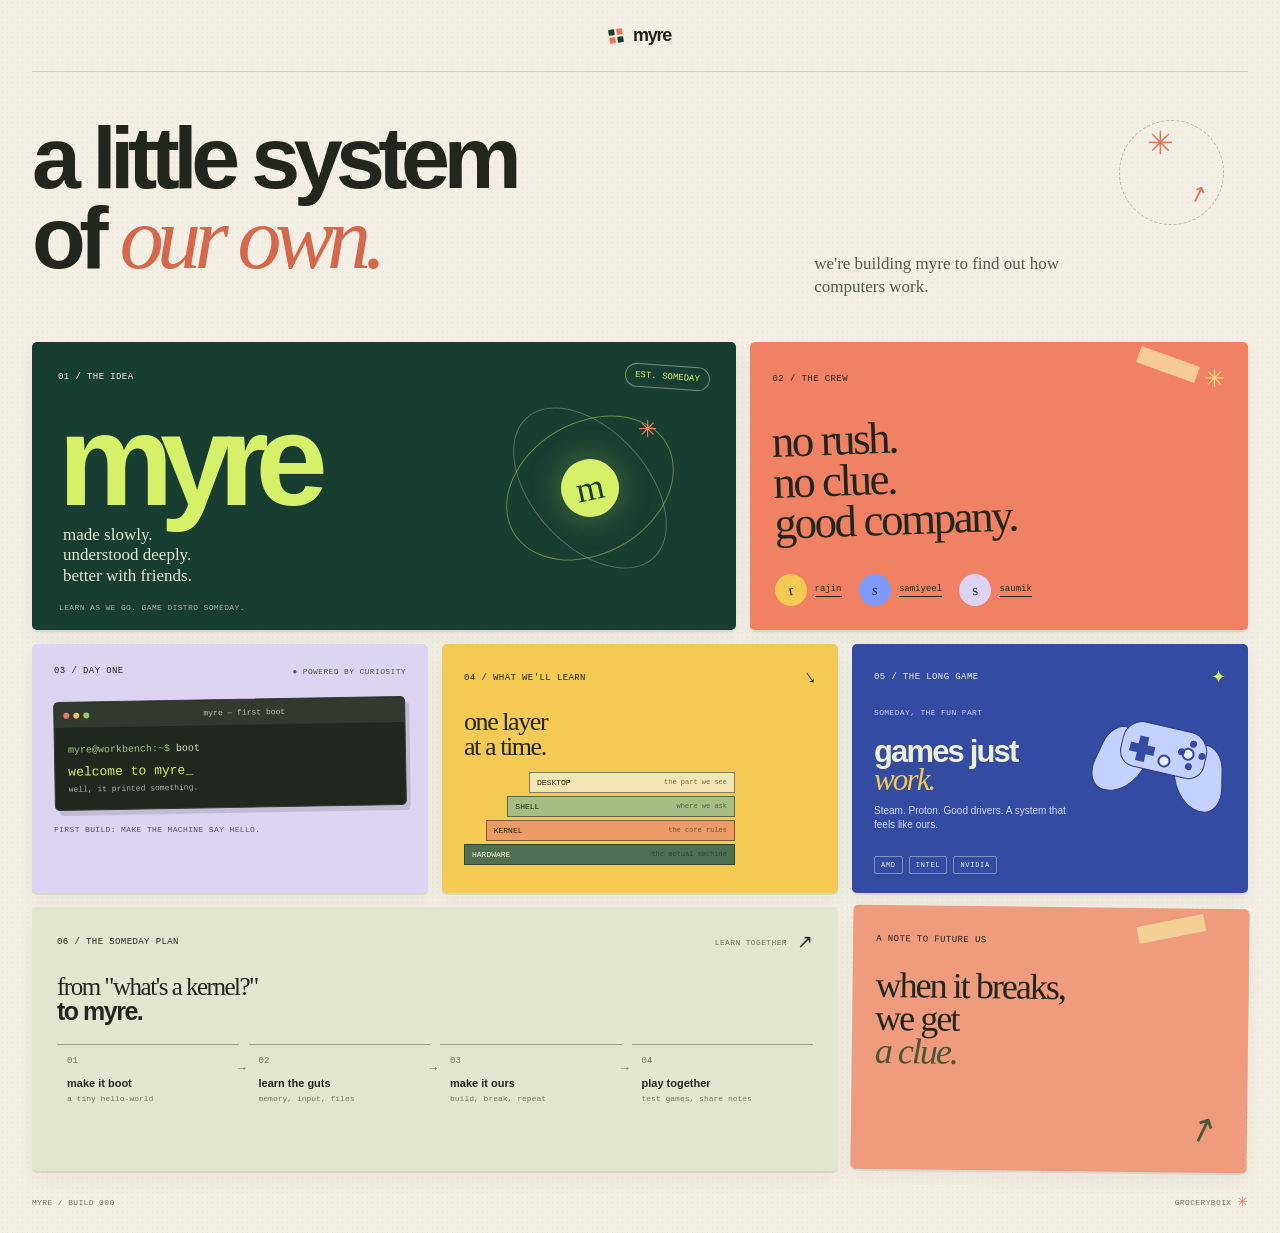
==== commit 940cf50e: "Remove lower-right card captions" ====
--- a/site/index.html
+++ b/site/index.html
@@ -6,6 +6,7 @@
     <meta name="theme-color" content="#f3efe4">
     <meta name="description" content="A playful vision board for myre, a computer project by groceryboix.">
     <title>myre by groceryboix</title>
+    <link rel="icon" type="image/svg+xml" href="favicon.svg">
     <link rel="stylesheet" href="styles.css">
   </head>
   <body>
@@ -75,7 +76,6 @@
             <span class="layer layer-kernel">kernel <i>the core rules</i></span>
             <span class="layer layer-hardware">hardware <i>the actual machine</i></span>
           </div>
-          <p class="layers-note">change a thing. see what happens.</p>
         </article>
 
         <article class="card game-night">
@@ -104,7 +104,6 @@
             <li><span class="step-number">03</span><span class="step-title">make it ours</span><span class="step-detail">build, break, repeat</span></li>
             <li><span class="step-number">04</span><span class="step-title">play together</span><span class="step-detail">test games, share notes</span></li>
           </ol>
-          <p class="roadmap-footer">we'll get there when we get there.</p>
         </a>
 
         <article class="card sticky-note">
--- a/site/styles.css
+++ b/site/styles.css
@@ -60,7 +60,7 @@
   padding: 46px 0 32px;
 }
 
-.card-index, .status-light, .game-kicker, .roadmap-note, .footer, .card-caption, .layers-note, .game-labels, .manifesto-foot {
+.card-index, .status-light, .game-kicker, .roadmap-note, .footer, .card-caption, .game-labels, .manifesto-foot {
   font-family: var(--mono);
   text-transform: uppercase;
   letter-spacing: .045em;
@@ -137,7 +137,6 @@
 .layer-shell { width: 84%; margin-left: 16%; background: #a8bd84; }
 .layer-kernel { width: 92%; margin-left: 8%; background: #ed9c66; }
 .layer-hardware { background: #4d6f52; color: #fff7da; }
-.layers-note { position: absolute; right: 20px; bottom: 19px; width: 87px; margin: 0; font-size: 7px; line-height: 1.5; }
 .page-card-link { display: block; color: inherit; text-decoration: none; }
 .page-card-link:focus-visible { outline: 2px solid var(--green); outline-offset: 4px; }
 .roadmap-cue { display: inline-flex; align-items: center; gap: 10px; }
@@ -277,8 +276,6 @@
 .step-number { margin-bottom: 11px; color: #6f795b; font: 9px var(--mono); }
 .step-title { font: 600 11px var(--sans); }
 .step-detail { margin-top: 5px; color: #737767; font: 8px var(--mono); }
-.roadmap-footer { position: absolute; right: 25px; bottom: 17px; margin: 0; color: #667157; font: 8px var(--mono); text-transform: uppercase; letter-spacing: .04em; }
-
 .sticky-note { grid-column: span 4; min-height: 264px; padding: 22px 23px; background: #ef9b7e; transform: rotate(.7deg); }
 .sticky-note p { margin: 24px 0 0; font: 500 36px/.91 var(--serif); letter-spacing: -.055em; }
 .sticky-note p em { color: #4b5538; }
@@ -325,7 +322,6 @@
   .steps { grid-template-columns: repeat(2, minmax(0, 1fr)); gap: 6px 10px; }
   .steps li { min-height: 80px; }
   .steps li:nth-child(2)::after { content: ""; }
-  .roadmap-footer { right: 19px; bottom: 15px; }
   .kanban-columns { grid-template-columns: 1fr; }
   .kanban-column { padding: 9px; }
   .task-control, .task-remove { min-height: 44px; }
@@ -345,7 +341,6 @@
 @media (max-width: 390px) {
   .page-shell { width: calc(100% - 24px); }
   .card { padding: 14px; }
-  .layers-note { right: 14px; bottom: 13px; }
   .video-fields { grid-template-columns: 1fr; }
   .video-list { grid-template-columns: 1fr; }
   .manifesto { padding: 17px; }
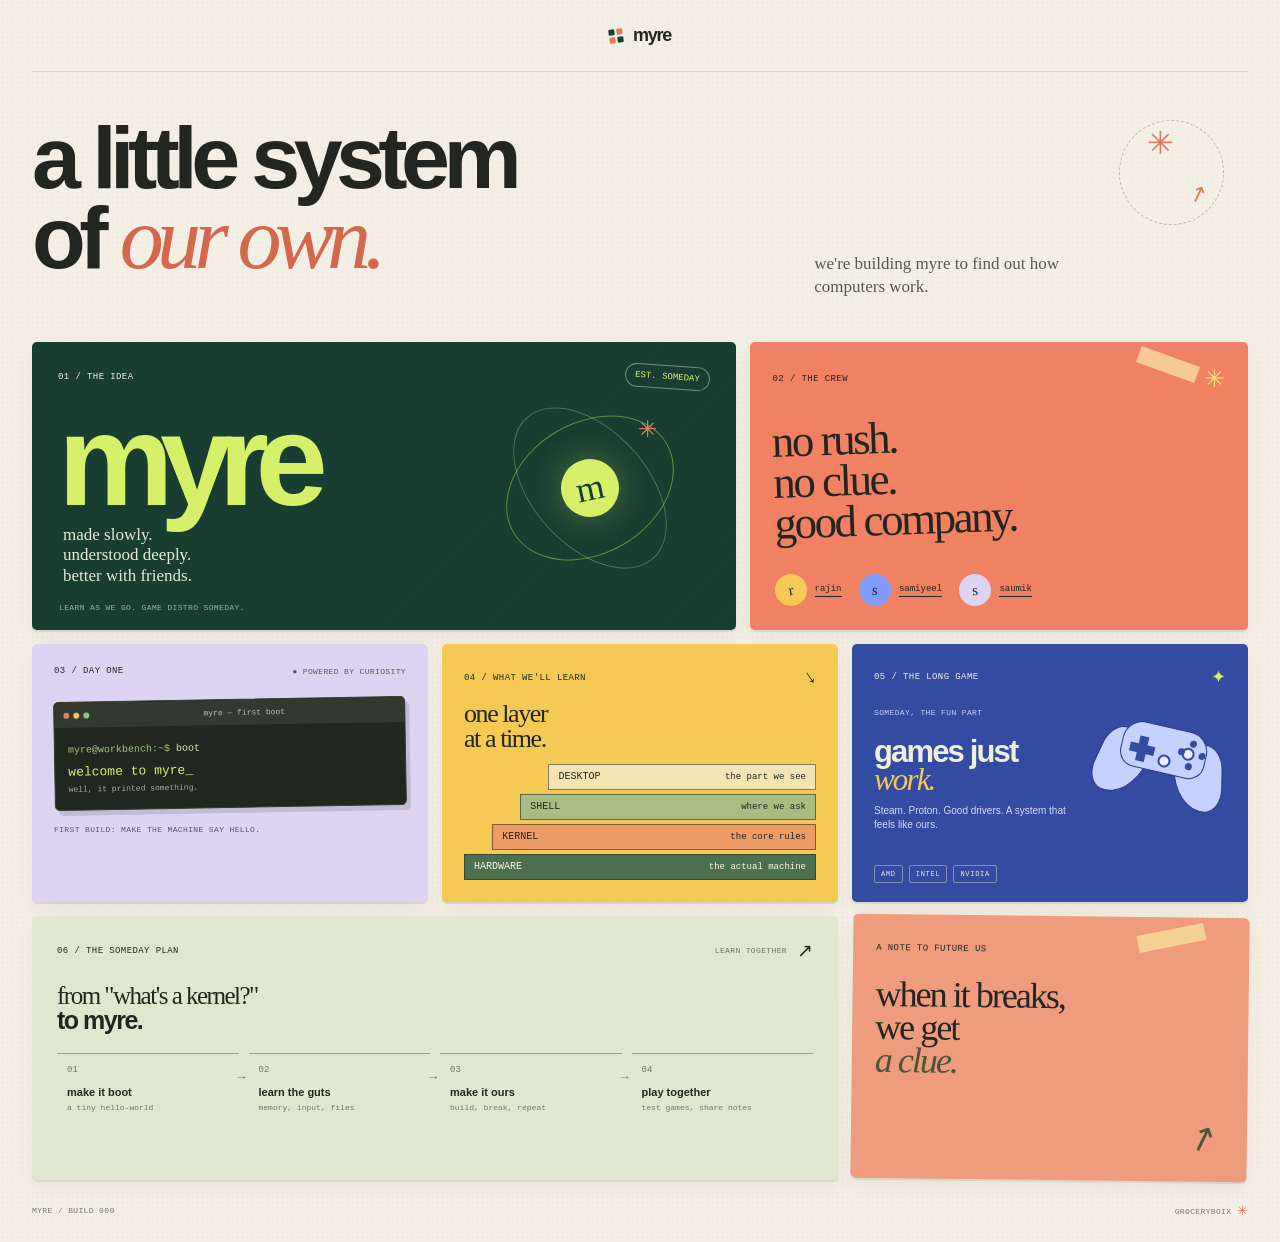
==== commit 04c0dddd: "Refine learning layer cards and page titles" ====
--- a/site/index.html
+++ b/site/index.html
@@ -5,7 +5,7 @@
     <meta name="viewport" content="width=device-width, initial-scale=1">
     <meta name="theme-color" content="#f3efe4">
     <meta name="description" content="A playful vision board for myre, a computer project by groceryboix.">
-    <title>myre by groceryboix</title>
+    <title>myre</title>
     <link rel="icon" type="image/svg+xml" href="favicon.svg">
     <link rel="stylesheet" href="styles.css">
   </head>
@@ -70,12 +70,12 @@
         <article class="card layers">
           <div class="card-topline"><span class="card-index">04 / WHAT WE'LL LEARN</span><span class="layer-arrow" aria-hidden="true">↓</span></div>
           <h2>one layer<br>at a time.</h2>
-          <div class="layer-stack" aria-label="Learning path from hardware to desktop">
-            <span class="layer layer-desktop">desktop <i>the part we see</i></span>
-            <span class="layer layer-shell">shell <i>where we ask</i></span>
-            <span class="layer layer-kernel">kernel <i>the core rules</i></span>
-            <span class="layer layer-hardware">hardware <i>the actual machine</i></span>
-          </div>
+          <ol class="layer-stack" aria-label="Learning path from desktop to hardware">
+            <li class="layer layer-desktop">desktop <span>the part we see</span></li>
+            <li class="layer layer-shell">shell <span>where we ask</span></li>
+            <li class="layer layer-kernel">kernel <span>the core rules</span></li>
+            <li class="layer layer-hardware">hardware <span>the actual machine</span></li>
+          </ol>
         </article>
 
         <article class="card game-night">
--- a/site/styles.css
+++ b/site/styles.css
@@ -128,15 +128,15 @@
 .card-caption { margin: 17px 0 0; color: #565268; font-size: 8px; }
 
 .layers { grid-column: span 4; min-height: 249px; background: var(--yellow); }
-.layers h2 { margin: 20px 0 12px; font: 500 26px/.98 var(--serif); letter-spacing: -.055em; }
+.layers h2 { margin: 12px 0; font: 500 26px/.98 var(--serif); letter-spacing: -.055em; }
 .layer-arrow { font: 20px var(--mono); transform: rotate(-35deg); }
-.layer-stack { display: grid; gap: 3px; width: 77%; }
-.layer { display: flex; align-items: center; justify-content: space-between; min-height: 21px; padding: 4px 7px; border: 1px solid rgb(34 38 31 / 55%); font: 8px var(--mono); text-transform: uppercase; }
-.layer i { color: rgb(34 38 31 / 62%); font-size: 7px; font-style: normal; text-transform: none; }
+.layer-stack { display: grid; gap: 4px; width: 100%; margin: 0; padding: 0; list-style: none; }
+.layer { display: flex; align-items: center; justify-content: space-between; gap: 8px; min-height: 26px; padding: 4px 9px; border: 1px solid rgb(34 38 31 / 55%); font: 10px/1.2 var(--mono); text-transform: uppercase; }
+.layer span { font-size: 9px; text-align: right; text-transform: none; }
 .layer-desktop { width: 76%; margin-left: 24%; background: #f3e4b3; }
 .layer-shell { width: 84%; margin-left: 16%; background: #a8bd84; }
 .layer-kernel { width: 92%; margin-left: 8%; background: #ed9c66; }
-.layer-hardware { background: #4d6f52; color: #fff7da; }
+.layer-hardware { color: #fff7da; background: #4d6f52; }
 .page-card-link { display: block; color: inherit; text-decoration: none; }
 .page-card-link:focus-visible { outline: 2px solid var(--green); outline-offset: 4px; }
 .roadmap-cue { display: inline-flex; align-items: center; gap: 10px; }
@@ -311,7 +311,6 @@
   .layers { min-height: 254px; }
   .learning-columns { grid-template-columns: 1fr; gap: 20px; }
   .video-fields { grid-template-columns: minmax(0, 1fr) minmax(0, .72fr); }
-  .layer-stack { width: 77%; }
   .game-night { min-height: 264px; }
   .controller-art { right: 8%; top: 72px; transform: rotate(11deg) scale(1.05); transform-origin: top right; }
   .game-night h2 { font-size: 35px; }
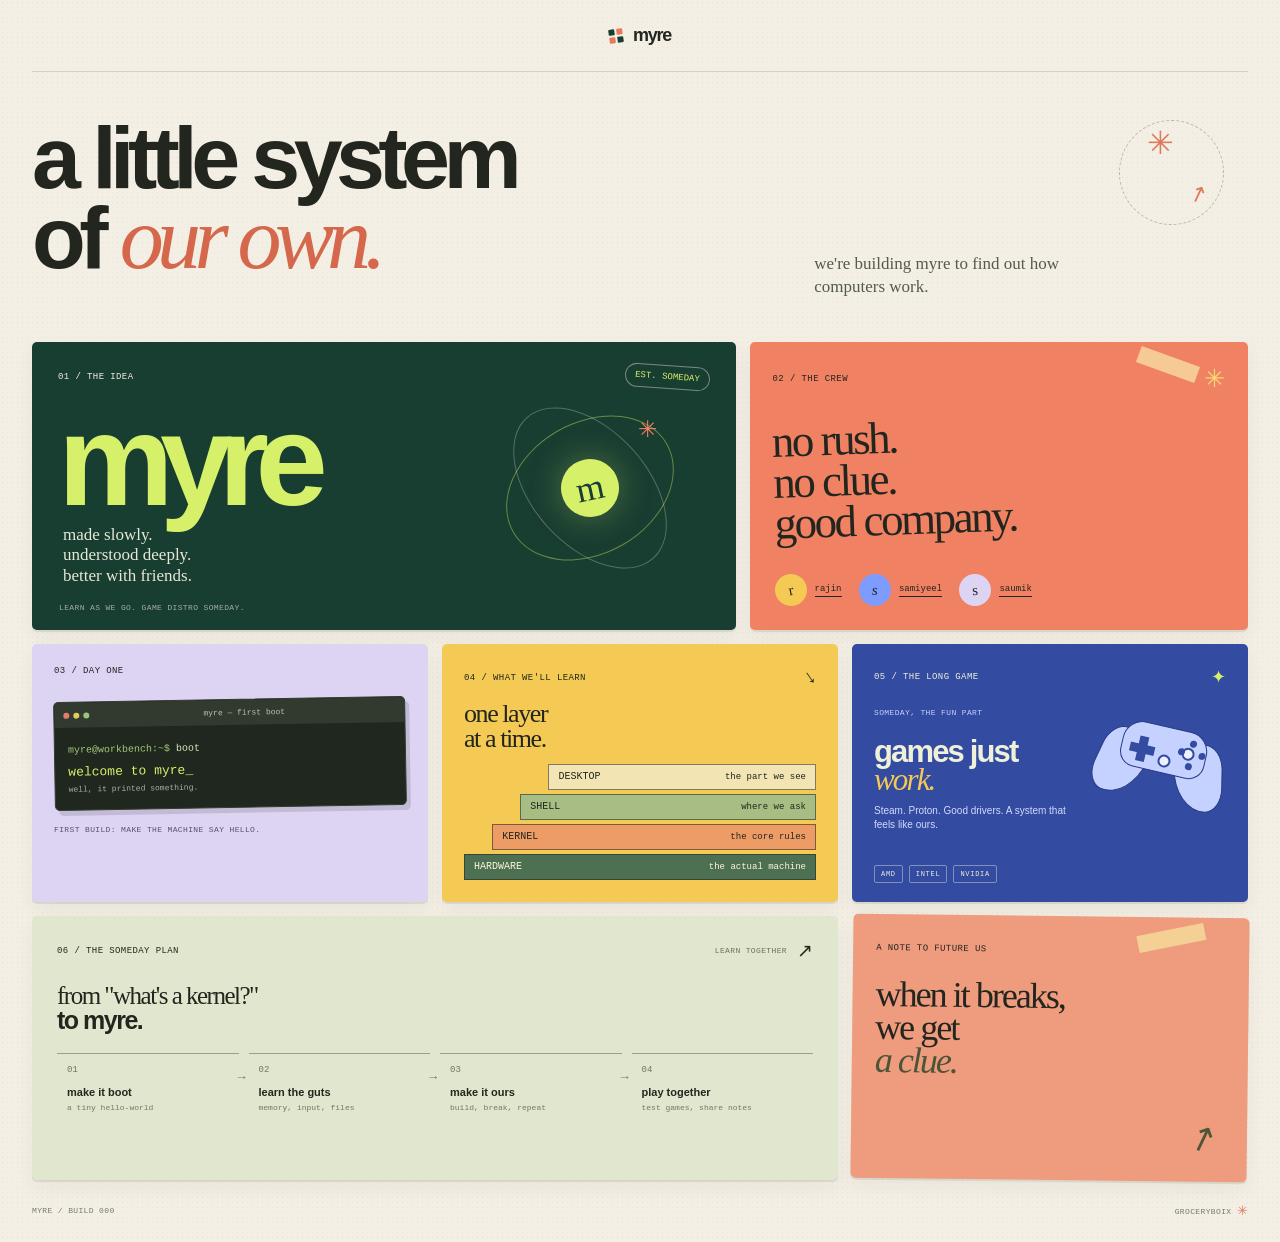
==== commit 0fd7cd55: "Connect studies to private Supabase project" ====
--- a/site/index.html
+++ b/site/index.html
@@ -56,7 +56,7 @@
         </article>
 
         <article class="card first-boot">
-          <div class="card-topline"><span class="card-index">03 / DAY ONE</span><span class="status-light">● powered by curiosity</span></div>
+          <div class="card-topline"><span class="card-index">03 / DAY ONE</span></div>
           <div class="terminal-window" aria-label="A tiny terminal showing the first myre boot">
             <div class="terminal-bar"><span></span><span></span><span></span><b>myre — first boot</b></div>
             <div class="terminal-content"><span class="terminal-muted">myre@workbench:~$</span> boot
--- a/site/styles.css
+++ b/site/styles.css
@@ -16,6 +16,7 @@
 }
 
 * { box-sizing: border-box; }
+[hidden] { display: none !important; }
 
 html { scroll-behavior: smooth; }
 
@@ -60,7 +61,7 @@
   padding: 46px 0 32px;
 }
 
-.card-index, .status-light, .game-kicker, .roadmap-note, .footer, .card-caption, .game-labels, .manifesto-foot {
+.card-index, .game-kicker, .roadmap-note, .footer, .card-caption, .game-labels, .manifesto-foot {
   font-family: var(--mono);
   text-transform: uppercase;
   letter-spacing: .045em;
@@ -112,7 +113,6 @@
 .tape { position: absolute; top: 14px; right: 49px; width: 62px; height: 17px; background: rgb(249 230 169 / 72%); transform: rotate(20deg); }
 
 .first-boot { grid-column: span 4; min-height: 249px; background: var(--lavender); }
-.status-light { color: #505d45; font-size: 8px; }
 .terminal-window { margin-top: 23px; overflow: hidden; border: 1px solid #343c31; border-radius: 5px; color: #d8e9bf; background: #20271f; box-shadow: 4px 5px 0 rgb(31 37 28 / 14%); transform: rotate(-1deg); }
 .terminal-bar { min-height: 25px; display: flex; align-items: center; gap: 4px; padding: 0 9px; background: #323a30; }
 .terminal-bar span { width: 6px; height: 6px; border-radius: 50%; background: #e57d64; }
@@ -145,23 +145,23 @@
 .learning-page-header { border-bottom: 1px solid var(--line); }
 .learning-topbar { min-height: 72px; display: flex; align-items: center; justify-content: space-between; gap: 16px; }
 .back-link { min-height: 44px; display: inline-flex; align-items: center; gap: 8px; color: #435143; font: 9px var(--mono); text-decoration-thickness: 1px; text-underline-offset: 4px; text-transform: uppercase; }
-.back-link:focus-visible, .learning-page-nav a:focus-visible, .learning-page-footer a:focus-visible { outline: 2px solid var(--green); outline-offset: 3px; }
-.learning-main { padding-block: 34px 12px; }
-.learning-hero { position: relative; overflow: hidden; padding: clamp(24px, 5vw, 48px); border-radius: 5px; color: var(--paper); background: var(--green); box-shadow: 0 2px 0 rgb(34 38 31 / 9%), 0 8px 20px rgb(34 38 31 / 5%); }
-.learning-hero::after { position: absolute; inset: 0; content: ""; pointer-events: none; opacity: .2; background: repeating-linear-gradient(135deg, transparent 0 17px, rgb(243 239 228 / 9%) 17px 18px); mask-image: linear-gradient(120deg, transparent 10%, black 100%); }
-.learning-hero-topline, .learning-hero h1, .learning-hero > p, .learning-page-nav { position: relative; z-index: 1; }
-.learning-hero-topline { display: flex; flex-wrap: wrap; justify-content: space-between; gap: 8px 18px; color: #d7f06a; font: 9px var(--mono); letter-spacing: .05em; text-transform: uppercase; }
-.learning-hero h1 { max-width: 18ch; margin: 30px 0 12px; color: #f3efe4; font-size: clamp(42px, 7vw, 78px); font-weight: 600; line-height: .94; letter-spacing: -.075em; }
-.learning-hero h1 em { color: var(--lime); font-family: var(--serif); font-weight: 500; }
-.learning-hero > p { max-width: 52ch; margin: 0; color: #e1e7ce; font: 16px/1.45 var(--serif); }
-.learning-page-nav { display: flex; flex-wrap: wrap; gap: 8px; margin-top: 23px; }
-.learning-page-nav a { min-height: 40px; display: inline-flex; align-items: center; gap: 8px; padding: 0 11px; border: 1px solid rgb(243 239 228 / 42%); border-radius: 3px; color: #f3efe4; font: 8px var(--mono); text-decoration: none; text-transform: uppercase; }
-.learning-page-nav a:hover { background: rgb(243 239 228 / 10%); }
-.learning-content { padding-block: 20px 4px; }
+.back-link:focus-visible, .learning-page-footer a:focus-visible, .plain-button:focus-visible, .study-access input:focus-visible, .study-access button:focus-visible, .note-summary:focus-visible { outline: 2px solid var(--green); outline-offset: 3px; }
+.learning-main { padding-block: 30px 12px; }
+.studies-heading { padding-bottom: 18px; border-bottom: 1px solid var(--line); }
+.studies-heading h1 { margin: 7px 0 3px; font-size: clamp(40px, 5vw, 64px); line-height: .95; font-weight: 600; letter-spacing: -.075em; }
+.studies-heading p { margin: 0; color: #55594f; font: 15px/1.35 var(--serif); }
+.study-access { display: flex; align-items: center; flex-wrap: wrap; gap: 10px 18px; padding-block: 12px; border-bottom: 1px solid var(--line); }
+.study-access p { flex: 1 1 250px; margin: 0; color: #55594f; font: 10px/1.4 var(--sans); }
+.study-access form, .signed-in { display: flex; align-items: center; flex-wrap: wrap; gap: 7px; }
+.study-access label, .signed-in { color: var(--ink); font: 9px var(--mono); }
+.study-access input { min-height: 40px; min-width: min(200px, 100%); padding: 8px 10px; border: 1px solid rgb(34 38 31 / 40%); border-radius: 3px; background: #fffaf0; font: 11px var(--sans); }
+.study-access .pin-button { min-height: 40px; margin: 0; }
+.signed-in button { min-height: 40px; padding-inline: 9px; border: 1px solid rgb(34 38 31 / 35%); border-radius: 3px; color: var(--ink); background: #fffaf0; font: 9px var(--mono); cursor: pointer; }
+.learning-content { padding-block: 18px 4px; }
 .learning-page .learning-section { min-width: 0; padding: 18px; border: 1px solid rgb(34 38 31 / 20%); border-radius: 4px; background: rgb(255 250 233 / 80%); }
 .learning-page .learning-section h2 { margin: 0; font: 500 22px/1.05 var(--serif); letter-spacing: -.04em; }
 .learning-section-note { color: rgb(34 38 31 / 72%); font-size: 11px; line-height: 1.5; }
-.learning-columns { display: grid; grid-template-columns: minmax(0, 1fr) minmax(0, 1.12fr); gap: 20px; margin-top: 18px; }
+.learning-columns { display: grid; grid-template-columns: 1fr; gap: 14px; margin-top: 18px; }
 .learning-section { min-width: 0; }
 .learning-page .learning-columns { margin-top: 0; }
 .learning-section h2 { margin: 0; font: 600 13px var(--sans); letter-spacing: -.02em; }
@@ -170,9 +170,10 @@
 .field-group { display: grid; gap: 4px; min-width: 0; }
 .field-group label { font: 9px var(--mono); text-transform: uppercase; letter-spacing: .04em; }
 .field-group label span { color: rgb(34 38 31 / 65%); text-transform: lowercase; }
-.field-group input, .field-group select { width: 100%; min-height: 40px; padding: 9px 10px; border: 1px solid rgb(34 38 31 / 40%); border-radius: 3px; color: var(--ink); background: rgb(255 250 233 / 82%); font: 11px var(--sans); }
+.field-group input, .field-group select, .field-group textarea { width: 100%; min-height: 40px; padding: 9px 10px; border: 1px solid rgb(34 38 31 / 40%); border-radius: 3px; color: var(--ink); background: rgb(255 250 233 / 82%); font: 11px var(--sans); }
+.field-group textarea { min-height: 110px; resize: vertical; line-height: 1.5; }
 .field-group input::placeholder { color: #666557; opacity: 1; }
-.field-group input:focus-visible, .field-group select:focus-visible, .pin-button:focus-visible, .video-remove:focus-visible, .lesson-link:focus-visible, .progress-person input:focus-visible, .task-control:focus-visible, .task-remove:focus-visible { outline: 2px solid var(--green); outline-offset: 2px; }
+.field-group input:focus-visible, .field-group select:focus-visible, .field-group textarea:focus-visible, .pin-button:focus-visible, .video-remove:focus-visible, .lesson-link:focus-visible, .progress-person input:focus-visible, .task-control:focus-visible, .task-remove:focus-visible { outline: 2px solid var(--green); outline-offset: 2px; }
 .field-group small { color: #55594f; font: 9px/1.4 var(--sans); }
 .field-group .field-error { color: #743723; }
 .field-group input[aria-invalid="true"] { border-color: #743723; }
@@ -194,7 +195,7 @@
 .progress-person { display: flex; min-width: 0; min-height: 44px; align-items: center; gap: 4px; padding: 3px; border-radius: 2px; font: 8px var(--mono); text-transform: lowercase; cursor: pointer; }
 .progress-person input { flex: 0 0 16px; width: 16px; height: 16px; margin: 0; accent-color: var(--green); }
 .progress-person span { min-width: 0; overflow-wrap: anywhere; }
-.lesson-folders { display: grid; gap: 12px; }
+.lesson-folders { display: grid; grid-template-columns: repeat(3, minmax(0, 1fr)); gap: 12px; }
 .lesson-folder { min-width: 0; }
 .lesson-folder-heading { display: flex; align-items: baseline; flex-wrap: wrap; justify-content: space-between; gap: 4px 10px; margin-bottom: 7px; }
 .lesson-folder-heading h3 { margin: 0; font: 600 11px var(--sans); }
@@ -203,6 +204,14 @@
 .lesson-item h4 { font-size: 10px; }
 .lesson-item p { margin: 4px 0 0; color: rgb(34 38 31 / 76%); font-size: 9px; line-height: 1.4; }
 .lesson-link { display: inline-flex; min-height: 36px; align-items: center; margin-top: 4px; color: #253e2d; font: 8px var(--mono); text-transform: uppercase; text-underline-offset: 2px; }
+.note-form { display: grid; gap: 9px; max-width: 700px; margin: 12px 0 16px; padding: 11px; border: 1px dashed rgb(34 38 31 / 32%); border-radius: 3px; background: rgb(255 247 214 / 42%); }
+.note-fields { display: grid; grid-template-columns: minmax(0, 1fr) minmax(120px, .55fr); gap: 9px; }
+.note-actions, .note-item-actions { display: flex; flex-wrap: wrap; gap: 7px; }
+.note-actions .pin-button { margin: 0; }
+.plain-button { min-height: 36px; padding: 5px 10px; border: 1px solid rgb(34 38 31 / 35%); border-radius: 3px; color: var(--ink); background: #fffaf0; font: 9px var(--mono); text-decoration: none; cursor: pointer; }
+.note-summary { min-height: 28px; display: list-item; align-content: center; font: 600 11px/1.3 var(--sans); cursor: pointer; overflow-wrap: anywhere; }
+.note-body { max-height: 320px; overflow: auto; margin: 8px 0; padding: 9px; border: 1px solid rgb(34 38 31 / 15%); background: #fffdf5; font: 10px/1.55 var(--mono); white-space: pre-wrap; overflow-wrap: anywhere; }
+.note-item-actions { margin-block: 8px; }
 .learning-status { margin: 15px 0 0; padding-top: 10px; border-top: 1px solid rgb(34 38 31 / 22%); color: #55594f; font: 8px/1.5 var(--mono); }
 .kanban { margin-top: 24px; padding-top: 16px; border-top: 1px solid rgb(34 38 31 / 28%); }
 .kanban-heading { display: flex; flex-wrap: wrap; align-items: flex-start; justify-content: space-between; gap: 10px 20px; }
@@ -228,6 +237,7 @@
 .kanban-task.assignee-samiyeel { background: #edf1ff; }
 .kanban-task.assignee-saumik { background: #f3effb; }
 .kanban-task-title { margin: 0; font-size: 10px; line-height: 1.4; overflow-wrap: anywhere; }
+.task-owner { display: inline-block; margin-top: 7px; color: #55594f; font: 8px var(--mono); }
 .kanban-task-controls { display: grid; grid-template-columns: minmax(0, 1fr) minmax(0, 1.1fr) 42px; gap: 5px; margin-top: 8px; }
 .task-control { width: 100%; min-width: 0; min-height: 38px; padding: 5px 6px; border: 1px solid rgb(34 38 31 / 27%); border-radius: 2px; color: var(--ink); background: rgb(255 250 233 / 85%); font: 8px var(--mono); }
 .task-assignee { border-inline-start: 3px solid var(--assignee-color, #77796d); }
@@ -309,7 +319,8 @@
   .first-boot { min-height: 224px; }
   .terminal-content { padding-block: 12px; }
   .layers { min-height: 254px; }
-  .learning-columns { grid-template-columns: 1fr; gap: 20px; }
+  .learning-columns { gap: 14px; }
+  .lesson-folders { grid-template-columns: 1fr; }
   .video-fields { grid-template-columns: minmax(0, 1fr) minmax(0, .72fr); }
   .game-night { min-height: 264px; }
   .controller-art { right: 8%; top: 72px; transform: rotate(11deg) scale(1.05); transform-origin: top right; }
@@ -328,9 +339,6 @@
   .task-form .task-title-field { grid-column: 1 / -1; }
   .task-form .pin-button { min-height: 44px; }
   .learning-main { padding-top: 20px; }
-  .learning-hero { padding: 24px 20px; }
-  .learning-hero h1 { margin-top: 24px; font-size: clamp(36px, 8vw, 58px); }
-  .learning-page-nav a { min-height: 44px; }
   .learning-page .learning-section, .learning-page .kanban { padding: 15px; }
   .sticky-note { min-height: 220px; }
   .footer { flex-wrap: wrap; justify-content: space-between; padding-block: 14px; }
@@ -359,12 +367,7 @@
   .learning-topbar { min-height: 60px; gap: 8px; }
   .learning-topbar .brand { gap: 7px; font-size: 16px; }
   .back-link { gap: 5px; font-size: 8px; }
-  .learning-hero { padding: 21px 16px; }
-  .learning-hero-topline { font-size: 8px; }
-  .learning-hero h1 { max-width: 16ch; font-size: 34px; }
-  .learning-hero > p { font-size: 15px; }
-  .learning-page-nav { gap: 6px; }
-  .learning-page-nav a { padding-inline: 8px; font-size: 7px; }
+  .note-fields { grid-template-columns: 1fr; }
 }
 
 @media (prefers-reduced-motion: reduce) {
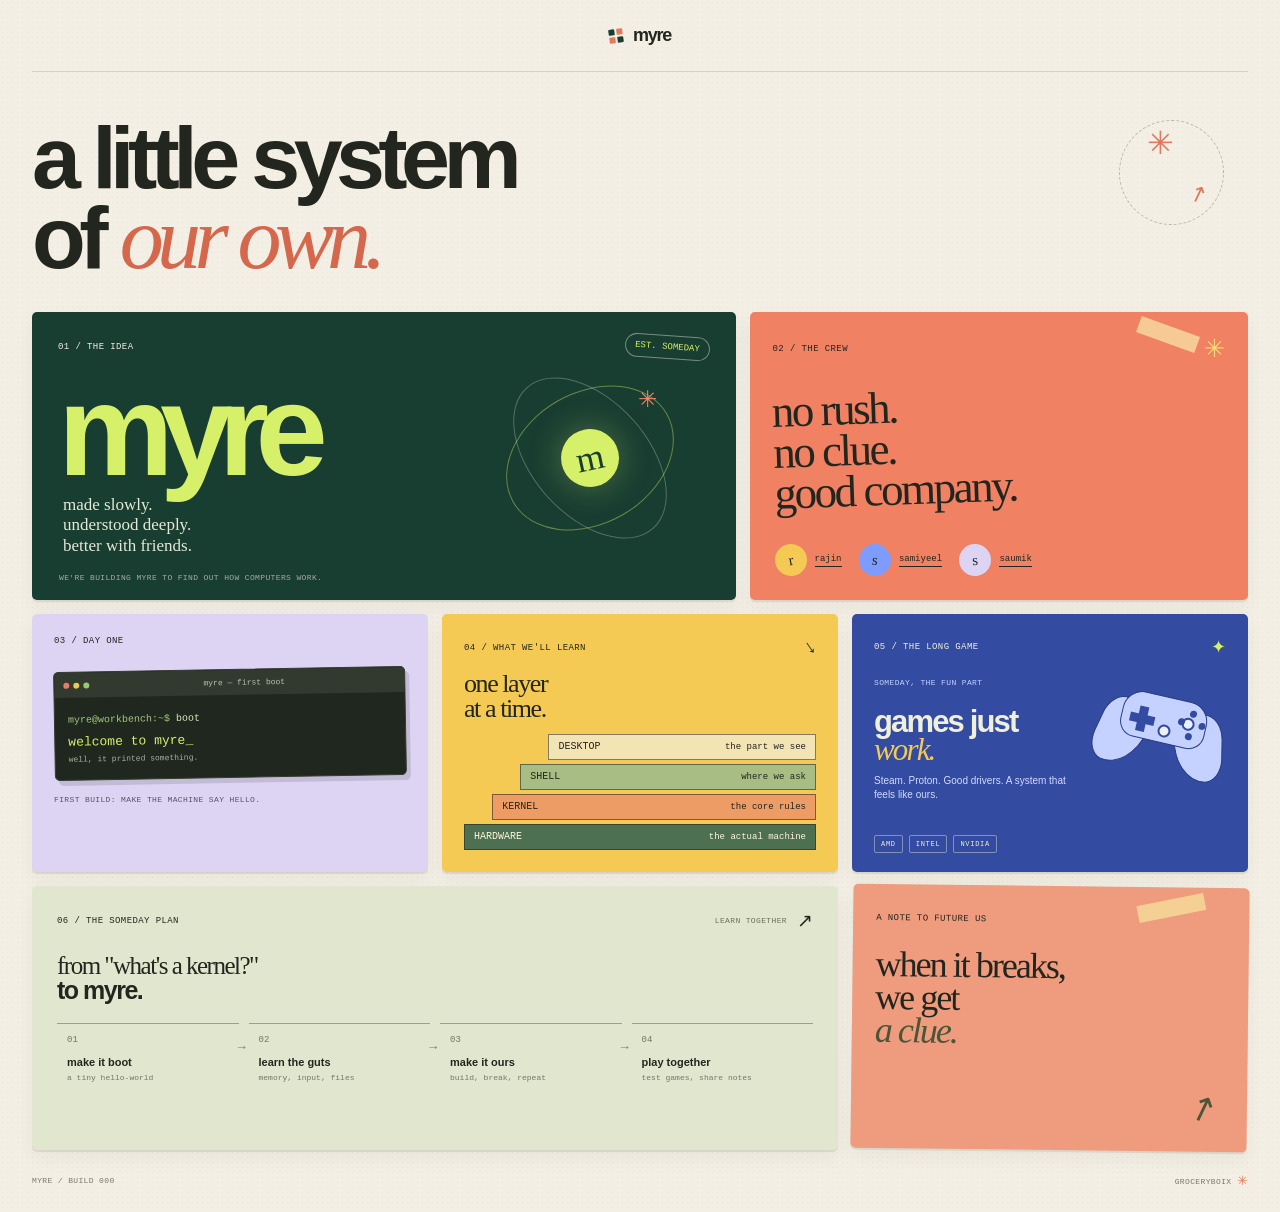
==== commit 66116c60: "Move myre purpose line into idea card" ====
--- a/site/index.html
+++ b/site/index.html
@@ -20,7 +20,6 @@
 
       <section class="intro" id="top" aria-labelledby="page-title">
         <h1 id="page-title">a little system<br>of <em>our own.</em></h1>
-        <p class="intro-copy">we're building myre to find out how computers work.</p>
         <div class="intro-doodle" aria-hidden="true"><span>✳</span><span>↗</span></div>
       </section>
 
@@ -35,7 +34,7 @@
             <span class="orbit orbit-one"></span><span class="orbit orbit-two"></span>
             <span class="orbit-core">m</span><span class="orbit-spark">✳</span>
           </div>
-          <p class="manifesto-foot">learn as we go. game distro someday.</p>
+          <p class="manifesto-foot">we're building myre to find out how computers work.</p>
         </article>
 
         <article class="card friends">
--- a/site/styles.css
+++ b/site/styles.css
@@ -57,7 +57,7 @@
 .brand-mark i:nth-child(2), .brand-mark i:nth-child(3) { background: #e8795d; }
 .intro {
   position: relative;
-  min-height: 270px;
+  min-height: 240px;
   padding: 46px 0 32px;
 }
 
@@ -70,7 +70,6 @@
 h1, h2, p { margin-top: 0; }
 .intro h1 { margin: 0; font-size: clamp(48px, 7.2vw, 88px); line-height: .91; font-weight: 600; letter-spacing: -.075em; }
 .intro h1 em, .game-night h2 em { color: #d5684c; font-family: var(--serif); font-weight: 500; }
-.intro-copy { width: min(300px, 32%); position: absolute; right: 11%; bottom: 43px; margin: 0; color: #55594f; font-family: var(--serif); font-size: 17px; line-height: 1.35; }
 .intro-doodle { position: absolute; right: 2%; top: 48px; width: 105px; height: 105px; border: 1px dashed rgb(34 38 31 / 28%); border-radius: 50%; color: #e0785c; }
 .intro-doodle span:first-child { position: absolute; top: 3px; left: 27px; font-size: 32px; }
 .intro-doodle span:last-child { position: absolute; right: 16px; bottom: 16px; font: 22px var(--mono); transform: rotate(-20deg); }
@@ -145,7 +144,7 @@
 .learning-page-header { border-bottom: 1px solid var(--line); }
 .learning-topbar { min-height: 72px; display: flex; align-items: center; justify-content: space-between; gap: 16px; }
 .back-link { min-height: 44px; display: inline-flex; align-items: center; gap: 8px; color: #435143; font: 9px var(--mono); text-decoration-thickness: 1px; text-underline-offset: 4px; text-transform: uppercase; }
-.back-link:focus-visible, .learning-page-footer a:focus-visible, .plain-button:focus-visible, .study-access input:focus-visible, .study-access button:focus-visible, .note-summary:focus-visible { outline: 2px solid var(--green); outline-offset: 3px; }
+.back-link:focus-visible, .learning-page-footer a:focus-visible, .plain-button:focus-visible, .study-access input:focus-visible, .study-access select:focus-visible, .study-access button:focus-visible, .note-summary:focus-visible { outline: 2px solid var(--green); outline-offset: 3px; }
 .learning-main { padding-block: 30px 12px; }
 .studies-heading { padding-bottom: 18px; border-bottom: 1px solid var(--line); }
 .studies-heading h1 { margin: 7px 0 3px; font-size: clamp(40px, 5vw, 64px); line-height: .95; font-weight: 600; letter-spacing: -.075em; }
@@ -153,9 +152,10 @@
 .study-access { display: flex; align-items: center; flex-wrap: wrap; gap: 10px 18px; padding-block: 12px; border-bottom: 1px solid var(--line); }
 .study-access p { flex: 1 1 250px; margin: 0; color: #55594f; font: 10px/1.4 var(--sans); }
 .study-access form, .signed-in { display: flex; align-items: center; flex-wrap: wrap; gap: 7px; }
-.study-access label, .signed-in { color: var(--ink); font: 9px var(--mono); }
-.study-access input { min-height: 40px; min-width: min(200px, 100%); padding: 8px 10px; border: 1px solid rgb(34 38 31 / 40%); border-radius: 3px; background: #fffaf0; font: 11px var(--sans); }
-.study-access .pin-button { min-height: 40px; margin: 0; }
+.study-access label, .signed-in { color: var(--ink); font: 10px var(--mono); }
+.study-access input, .study-access select { min-height: 44px; min-width: min(150px, 100%); padding: 8px 10px; border: 1px solid rgb(34 38 31 / 40%); border-radius: 3px; background: #fffaf0; color: var(--ink); font: 12px var(--sans); }
+.study-access .field-error { flex-basis: 100%; }
+.study-access .pin-button { min-height: 44px; margin: 0; }
 .signed-in button { min-height: 40px; padding-inline: 9px; border: 1px solid rgb(34 38 31 / 35%); border-radius: 3px; color: var(--ink); background: #fffaf0; font: 9px var(--mono); cursor: pointer; }
 .learning-content { padding-block: 18px 4px; }
 .learning-page .learning-section { min-width: 0; padding: 18px; border: 1px solid rgb(34 38 31 / 20%); border-radius: 4px; background: rgb(255 250 233 / 80%); }
@@ -300,9 +300,8 @@
 @media (max-width: 760px) {
   .page-shell { width: min(100% - 32px, 560px); }
   .topbar { min-height: 60px; }
-  .intro { min-height: 250px; padding-top: 38px; }
+  .intro { min-height: 205px; padding-top: 38px; }
   .intro h1 { font-size: clamp(54px, 15vw, 78px); }
-  .intro-copy { position: static; width: min(250px, 72%); margin: 19px 0 0 5px; font-size: 15px; }
   .intro-doodle { top: 89px; right: 2%; width: 78px; height: 78px; }
   .intro-doodle span:first-child { left: 21px; font-size: 25px; }
   .intro-doodle span:last-child { right: 10px; bottom: 9px; font-size: 17px; }
